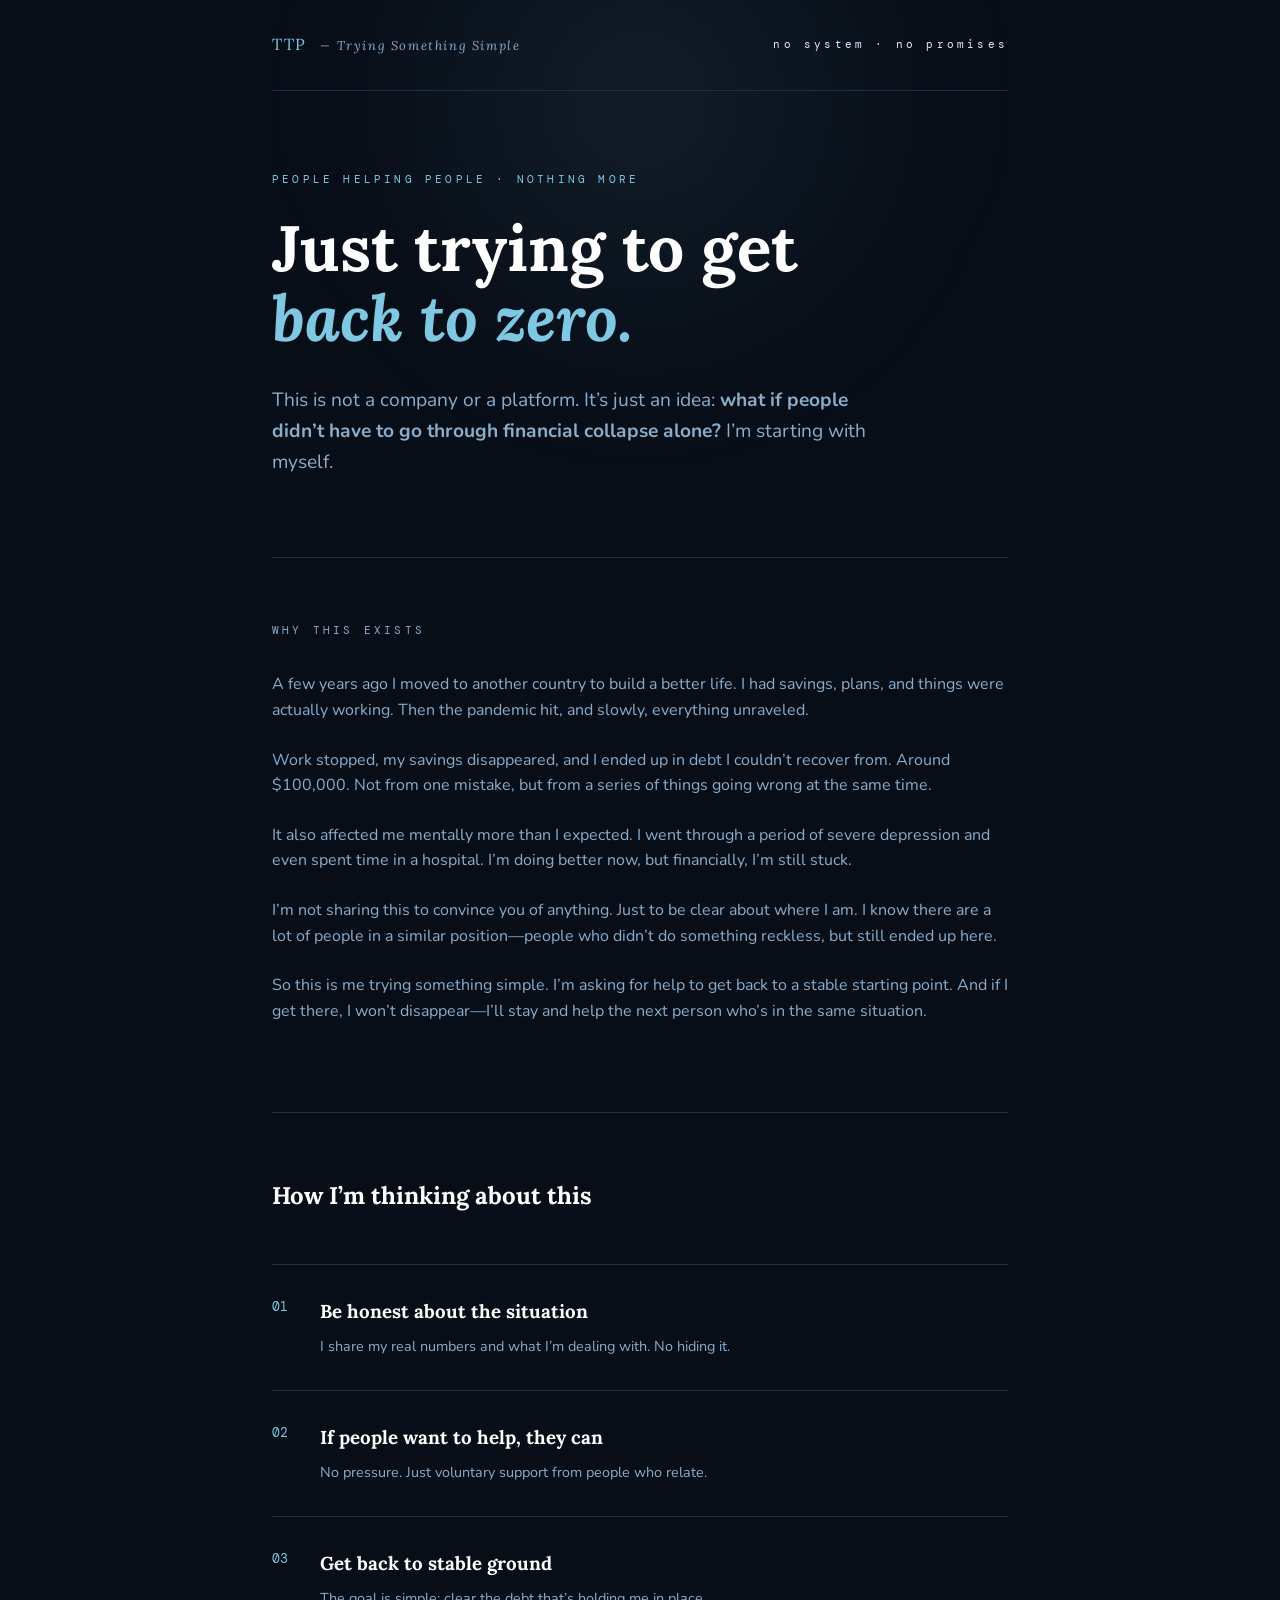
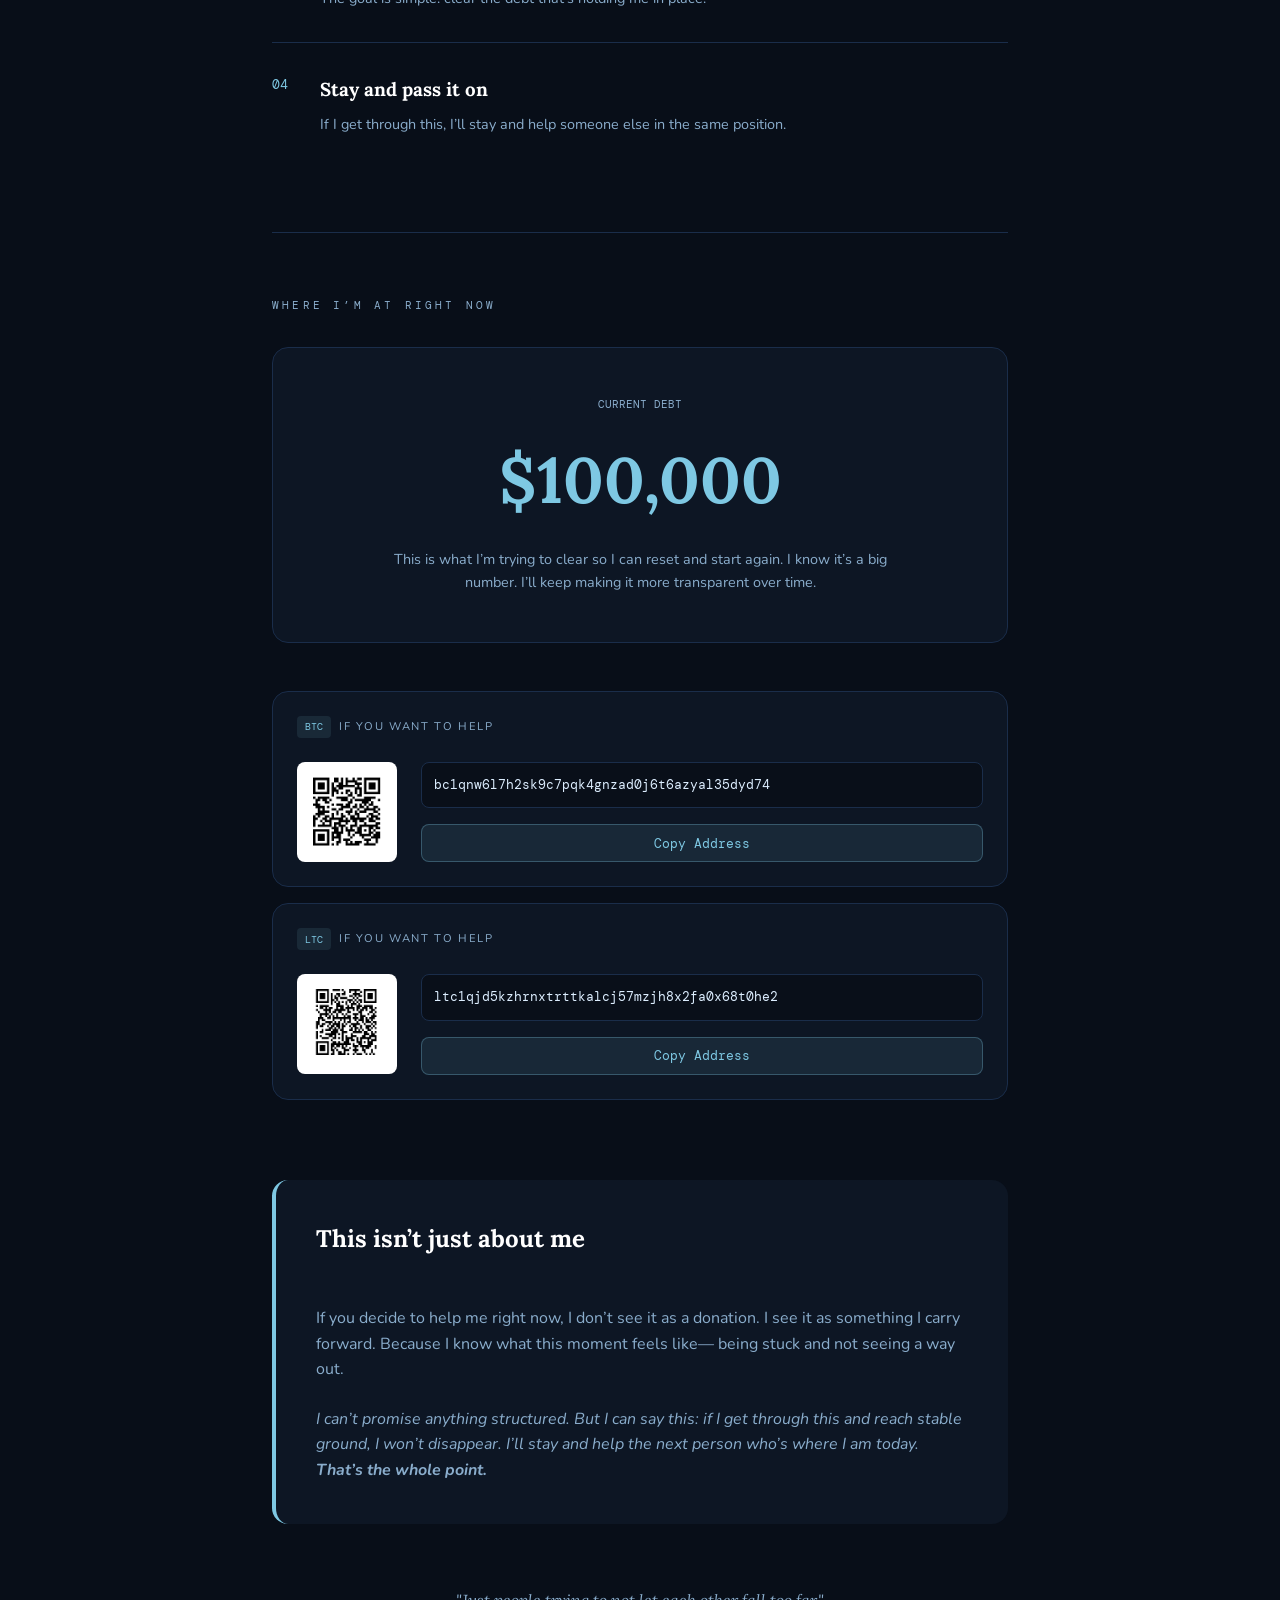
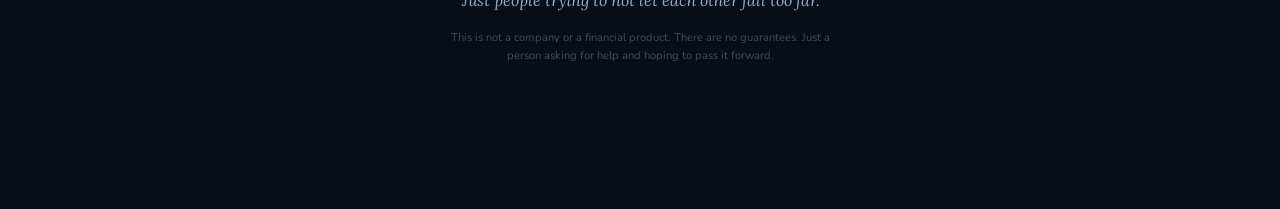
==== index.html @ bd6c50d4 "Update index.html" ====
<!doctypehtml><html lang=en><meta charset=UTF-8><meta content="width=device-width,initial-scale=1"name=viewport><title>TTP — Trying Something Simple</title><link href=style.css rel=stylesheet><link href=https://fonts.googleapis.com rel=preconnect><link href=https://fonts.gstatic.com rel=preconnect crossorigin><link href="https://fonts.googleapis.com/css2?family=DM+Mono&family=Lora:ital,wght@0,400..700;1,400..700&family=Nunito:wght@300;400;600&display=swap"rel=stylesheet><div class=grain></div><div class=glow-orb></div><div class=container><nav><div class=logo>TTP <span>— Trying Something Simple</span></div><div class=nav-mono>no system · no promises</div></nav><section class=hero><div class=eyebrow>people helping people · nothing more</div><h1>Just trying to get<br><span class=italic-text>back to zero.</span></h1><p class=hero-body>This is not a company or a platform. It’s just an idea: <strong>what if people didn’t have to go through financial collapse alone?</strong> I’m starting with myself.</section><section class=story><div class=section-label>Why this exists</div><p>A few years ago I moved to another country to build a better life. I had savings, plans, and things were actually working. Then the pandemic hit, and slowly, everything unraveled.<p>Work stopped, my savings disappeared, and I ended up in debt I couldn’t recover from. Around $100,000. Not from one mistake, but from a series of things going wrong at the same time.<p>It also affected me mentally more than I expected. I went through a period of severe depression and even spent time in a hospital. I’m doing better now, but financially, I’m still stuck.<p>I’m not sharing this to convince you of anything. Just to be clear about where I am. I know there are a lot of people in a similar position—people who didn’t do something reckless, but still ended up here.<p>So this is me trying something simple. I’m asking for help to get back to a stable starting point. And if I get there, I won’t disappear—I’ll stay and help the next person who’s in the same situation.</section><section class=how><h2>How I’m thinking about this</h2><div class=steps-container><div class=step><div class=step-num>01</div><div class=step-content><h3>Be honest about the situation</h3><p>I share my real numbers and what I’m dealing with. No hiding it.</div></div><div class=step><div class=step-num>02</div><div class=step-content><h3>If people want to help, they can</h3><p>No pressure. Just voluntary support from people who relate.</div></div><div class=step><div class=step-num>03</div><div class=step-content><h3>Get back to stable ground</h3><p>The goal is simple: clear the debt that’s holding me in place.</div></div><div class=step><div class=step-num>04</div><div class=step-content><h3>Stay and pass it on</h3><p>If I get through this, I’ll stay and help someone else in the same position.</div></div></div></section><section class=donate><div class="section-label align-center">Where I’m at right now</div><div class=gap-status-container><div class=gap-label>Current debt</div><div class=gap-value>$100,000</div><p class=gap-sub>This is what I’m trying to clear so I can reset and start again. I know it’s a big number. I’ll keep making it more transparent over time.</div><div class=wallet-list><div class=wallet-card><div class=wallet-header><span class="coin-badge btc">BTC</span> <span class=wallet-name>If you want to help</span></div><div class=wallet-body><img alt="BTC QR"class=qr-code src=BTC-QR-01.png><div class=wallet-info><code id=btc-addr>bc1qnw6l7h2sk9c7pqk4gnzad0j6t6azyal35dyd74</code> <button onclick='copyText("btc-addr",this)'>Copy Address</button></div></div></div><div class=wallet-card><div class=wallet-header><span class="coin-badge ltc">LTC</span> <span class=wallet-name>If you want to help</span></div><div class=wallet-body><img alt="LTC QR"class=qr-code src=LTC-QR-01.png><div class=wallet-info><code id=ltc-addr>ltc1qjd5kzhrnxtrttkalcj57mzjh8x2fa0x68t0he2</code> <button onclick='copyText("ltc-addr",this)'>Copy Address</button></div></div></div></div></section><section class=fifo><div class="border-accent fifo-inner"><h2>This isn’t just about me</h2><p>If you decide to help me right now, I don’t see it as a donation. I see it as something I carry forward. Because I know what this moment feels like— being stuck and not seeing a way out.<p class="italic margin-top">I can’t promise anything structured. But I can say this: if I get through this and reach stable ground, I won’t disappear. I’ll stay and help the next person who’s where I am today. <strong>That’s the whole point.</strong></div></section><footer><p class=quote>"Just people trying to not let each other fall too far."<p class=legal>This is not a company or a financial product. There are no guarantees. Just a person asking for help and hoping to pass it forward.</footer></div><script>function copyText(e,t){e=document.getElementById(e).innerText;navigator.clipboard.writeText(e).then(()=>{const e=t.innerText;t.innerText="Copied",t.classList.add("copied"),setTimeout(()=>{t.innerText=e,t.classList.remove("copied")},2e3)})}</script>
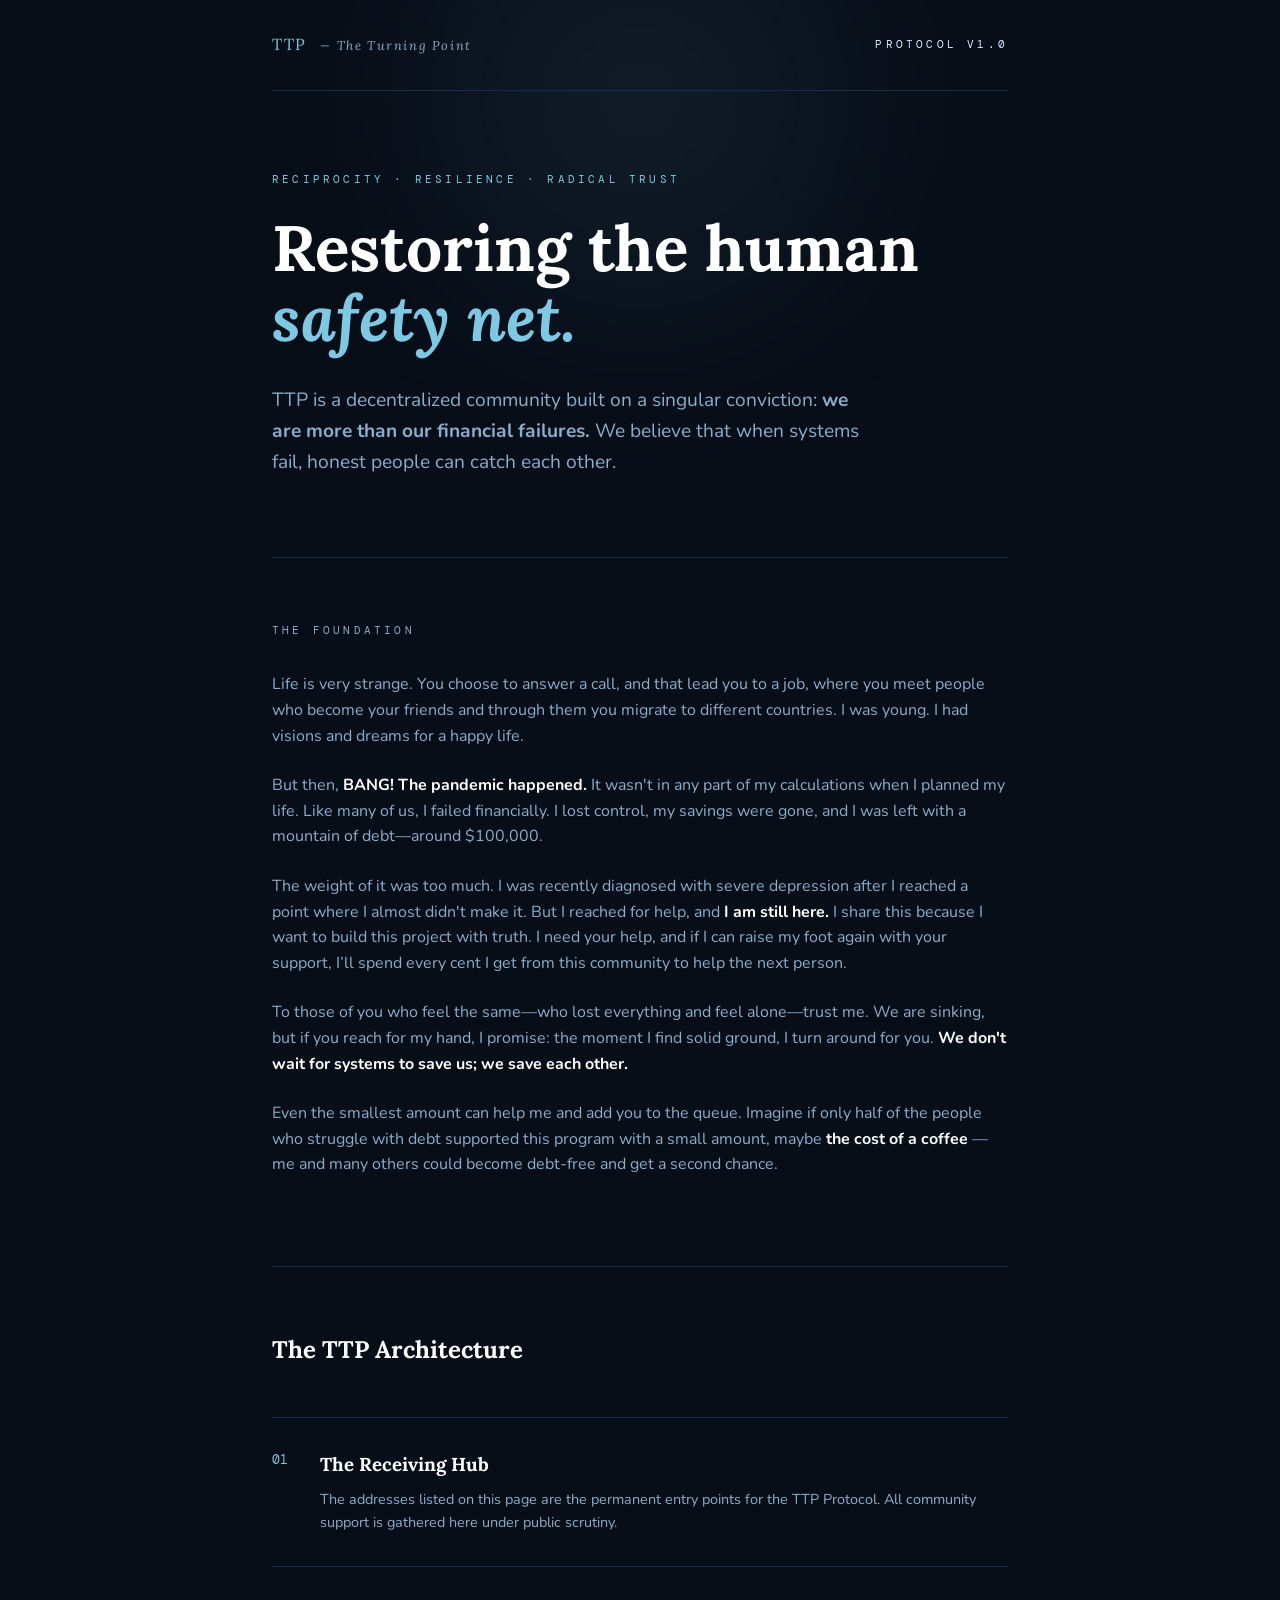
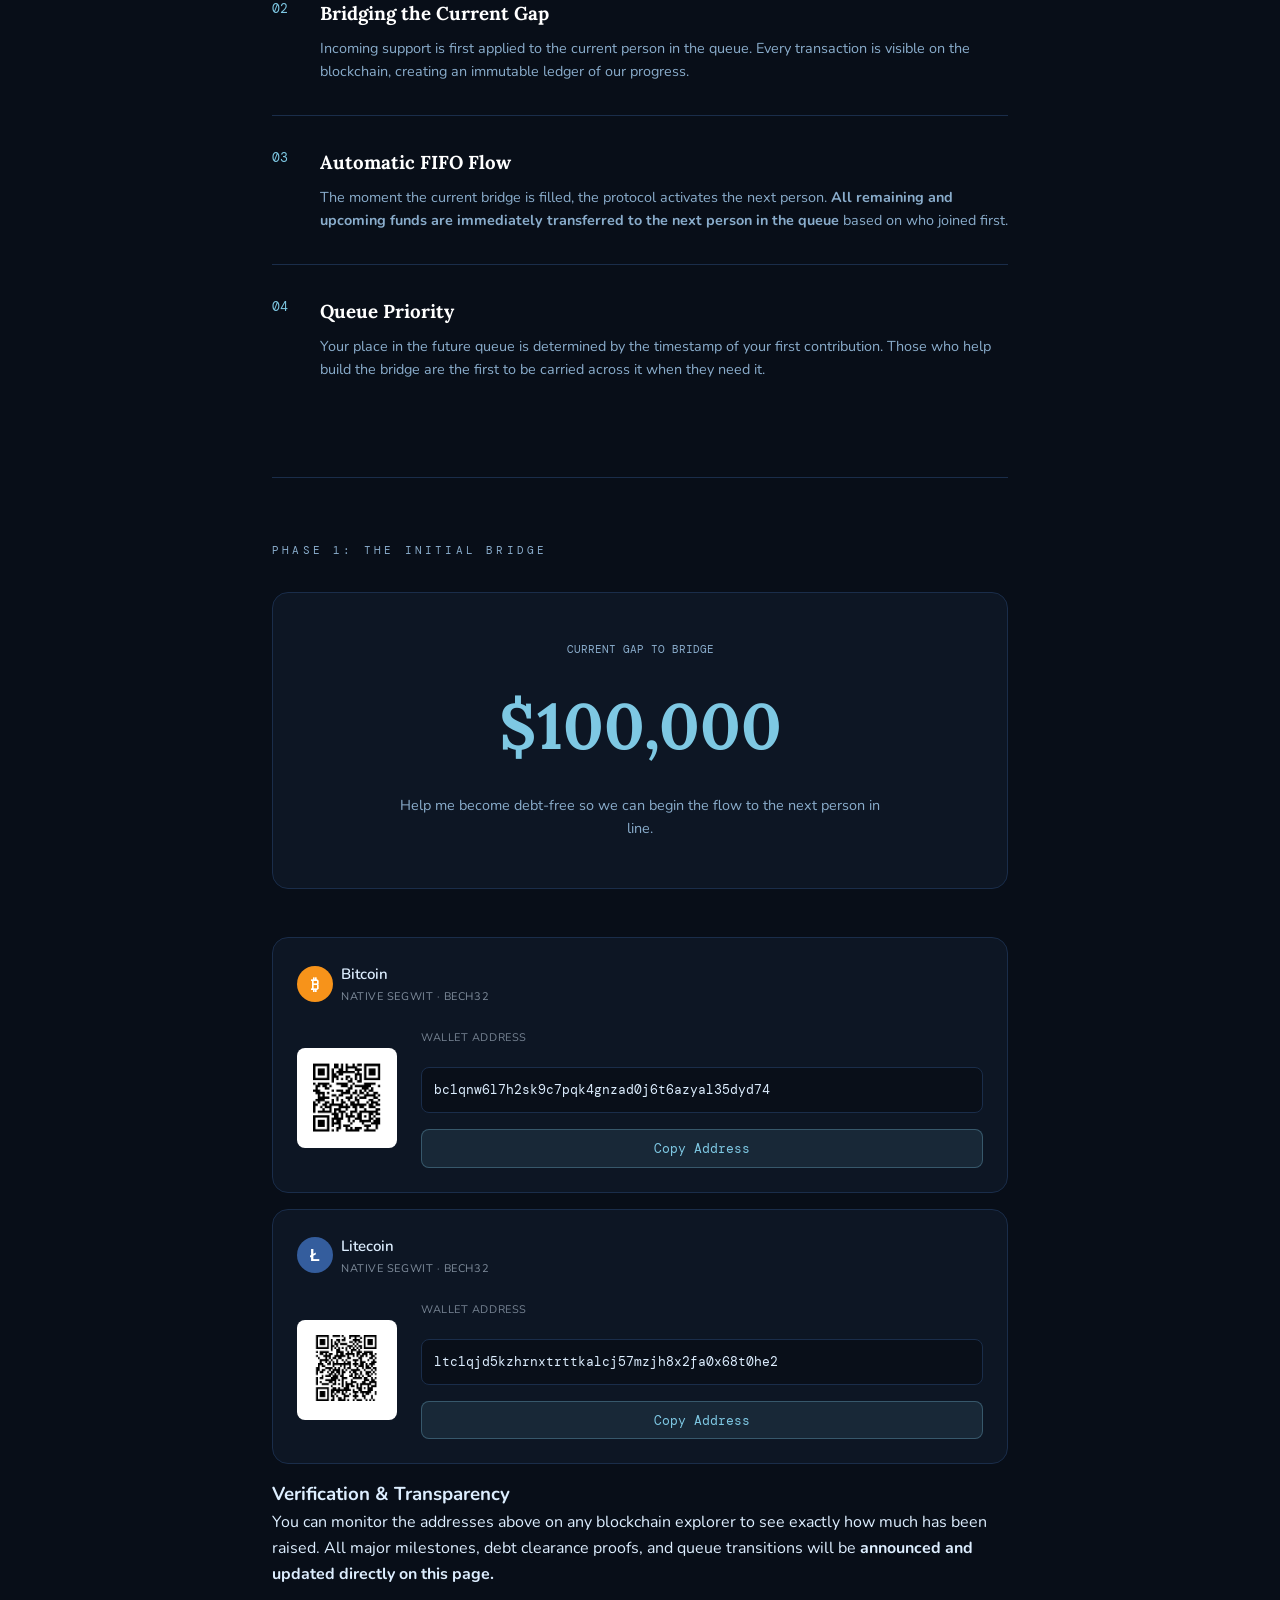
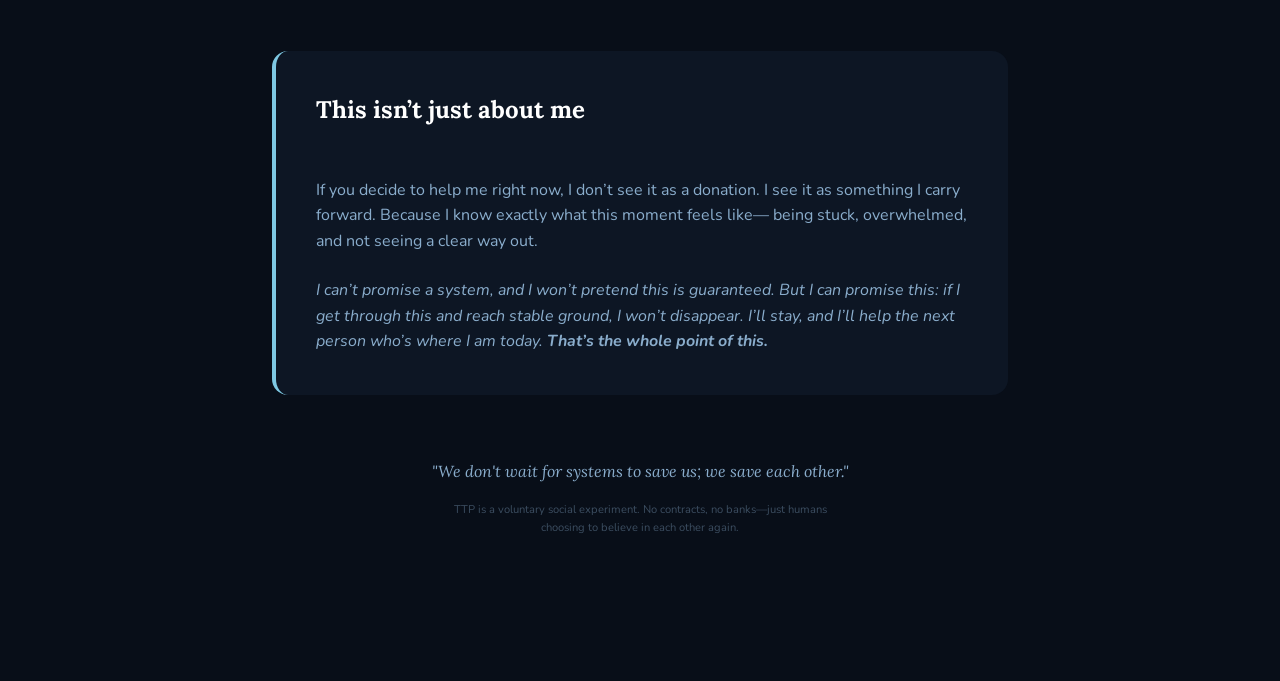
==== commit fcaf0027: "Changes" ====
--- a/index.html
+++ b/index.html
@@ -1 +1,200 @@
-<!doctypehtml><html lang=en><meta charset=UTF-8><meta content="width=device-width,initial-scale=1"name=viewport><title>TTP — Trying Something Simple</title><link href=style.css rel=stylesheet><link href=https://fonts.googleapis.com rel=preconnect><link href=https://fonts.gstatic.com rel=preconnect crossorigin><link href="https://fonts.googleapis.com/css2?family=DM+Mono&family=Lora:ital,wght@0,400..700;1,400..700&family=Nunito:wght@300;400;600&display=swap"rel=stylesheet><div class=grain></div><div class=glow-orb></div><div class=container><nav><div class=logo>TTP <span>— Trying Something Simple</span></div><div class=nav-mono>no system · no promises</div></nav><section class=hero><div class=eyebrow>people helping people · nothing more</div><h1>Just trying to get<br><span class=italic-text>back to zero.</span></h1><p class=hero-body>This is not a company or a platform. It’s just an idea: <strong>what if people didn’t have to go through financial collapse alone?</strong> I’m starting with myself.</section><section class=story><div class=section-label>Why this exists</div><p>A few years ago I moved to another country to build a better life. I had savings, plans, and things were actually working. Then the pandemic hit, and slowly, everything unraveled.<p>Work stopped, my savings disappeared, and I ended up in debt I couldn’t recover from. Around $100,000. Not from one mistake, but from a series of things going wrong at the same time.<p>It also affected me mentally more than I expected. I went through a period of severe depression and even spent time in a hospital. I’m doing better now, but financially, I’m still stuck.<p>I’m not sharing this to convince you of anything. Just to be clear about where I am. I know there are a lot of people in a similar position—people who didn’t do something reckless, but still ended up here.<p>So this is me trying something simple. I’m asking for help to get back to a stable starting point. And if I get there, I won’t disappear—I’ll stay and help the next person who’s in the same situation.</section><section class=how><h2>How I’m thinking about this</h2><div class=steps-container><div class=step><div class=step-num>01</div><div class=step-content><h3>Be honest about the situation</h3><p>I share my real numbers and what I’m dealing with. No hiding it.</div></div><div class=step><div class=step-num>02</div><div class=step-content><h3>If people want to help, they can</h3><p>No pressure. Just voluntary support from people who relate.</div></div><div class=step><div class=step-num>03</div><div class=step-content><h3>Get back to stable ground</h3><p>The goal is simple: clear the debt that’s holding me in place.</div></div><div class=step><div class=step-num>04</div><div class=step-content><h3>Stay and pass it on</h3><p>If I get through this, I’ll stay and help someone else in the same position.</div></div></div></section><section class=donate><div class="section-label align-center">Where I’m at right now</div><div class=gap-status-container><div class=gap-label>Current debt</div><div class=gap-value>$100,000</div><p class=gap-sub>This is what I’m trying to clear so I can reset and start again. I know it’s a big number. I’ll keep making it more transparent over time.</div><div class=wallet-list><div class=wallet-card><div class=wallet-header><span class="coin-badge btc">BTC</span> <span class=wallet-name>If you want to help</span></div><div class=wallet-body><img alt="BTC QR"class=qr-code src=BTC-QR-01.png><div class=wallet-info><code id=btc-addr>bc1qnw6l7h2sk9c7pqk4gnzad0j6t6azyal35dyd74</code> <button onclick='copyText("btc-addr",this)'>Copy Address</button></div></div></div><div class=wallet-card><div class=wallet-header><span class="coin-badge ltc">LTC</span> <span class=wallet-name>If you want to help</span></div><div class=wallet-body><img alt="LTC QR"class=qr-code src=LTC-QR-01.png><div class=wallet-info><code id=ltc-addr>ltc1qjd5kzhrnxtrttkalcj57mzjh8x2fa0x68t0he2</code> <button onclick='copyText("ltc-addr",this)'>Copy Address</button></div></div></div></div></section><section class=fifo><div class="border-accent fifo-inner"><h2>This isn’t just about me</h2><p>If you decide to help me right now, I don’t see it as a donation. I see it as something I carry forward. Because I know what this moment feels like— being stuck and not seeing a way out.<p class="italic margin-top">I can’t promise anything structured. But I can say this: if I get through this and reach stable ground, I won’t disappear. I’ll stay and help the next person who’s where I am today. <strong>That’s the whole point.</strong></div></section><footer><p class=quote>"Just people trying to not let each other fall too far."<p class=legal>This is not a company or a financial product. There are no guarantees. Just a person asking for help and hoping to pass it forward.</footer></div><script>function copyText(e,t){e=document.getElementById(e).innerText;navigator.clipboard.writeText(e).then(()=>{const e=t.innerText;t.innerText="Copied",t.classList.add("copied"),setTimeout(()=>{t.innerText=e,t.classList.remove("copied")},2e3)})}</script>+<!DOCTYPE html>
+<html lang="en">
+<head>
+    <meta charset="UTF-8">
+    <meta name="viewport" content="width=device-width, initial-scale=1.0">
+    <title>TTP — The Turning Point</title>
+    <link rel="stylesheet" href="style.css">
+    <link rel="preconnect" href="https://fonts.googleapis.com">
+    <link rel="preconnect" href="https://fonts.gstatic.com" crossorigin>
+    <link href="https://fonts.googleapis.com/css2?family=DM+Mono&family=Lora:ital,wght@0,400..700;1,400..700&family=Nunito:wght@300;400;600&display=swap" rel="stylesheet">
+</head>
+<body>
+    <div class="grain"></div>
+    <div class="glow-orb"></div>
+
+    <div class="container">
+        <nav>
+            <div class="logo">TTP <span>— The Turning Point</span></div>
+            <div class="nav-mono">PROTOCOL V1.0</div>
+        </nav>
+
+        <section class="hero">
+            <div class="eyebrow">Reciprocity · Resilience · Radical Trust</div>
+            <h1>
+                Restoring the human<br>
+                <span class="italic-text">safety net.</span>
+            </h1>
+            <p class="hero-body">
+                TTP is a decentralized community built on a singular conviction: 
+                <strong>we are more than our financial failures.</strong> We believe that when systems fail, 
+                honest people can catch each other.
+            </p>
+        </section>
+
+        <section class="story">
+            <div class="section-label">The Foundation</div>
+            <p>
+                Life is very strange. You choose to answer a call, and that lead you to a job, where you meet people 
+                who become your friends and through them you migrate to different countries. I was young. 
+                I had visions and dreams for a happy life. 
+            </p>
+            <p>
+                But then, <strong>BANG! The pandemic happened.</strong> It wasn't in any part of my calculations when 
+                I planned my life. Like many of us, I failed financially. I lost control, my savings were gone, 
+                and I was left with a mountain of debt—around $100,000.
+            </p>
+            <p>
+                The weight of it was too much. I was recently diagnosed with severe depression after I reached a point 
+                where I almost didn't make it. But I reached for help, and <strong>I am still here.</strong> 
+                I share this because I want to build this project with truth. I need your help, and if I can raise 
+                my foot again with your support, I’ll spend every cent I get from this community to help the next person.
+            </p>
+            <p>
+                To those of you who feel the same—who lost everything and feel alone—trust me. We are sinking, but if 
+                you reach for my hand, I promise: the moment I find solid ground, I turn around for you. 
+                <strong>We don't wait for systems to save us; we save each other.</strong>
+            </p>
+
+<p>
+    Even the smallest amount can help me and add you to the queue. Imagine if only half of the people who struggle with debt
+    supported this program with a small amount, maybe <strong> the cost of a coffee </strong> — me and many others could become debt-free and get a second chance.
+</p>
+        </section>
+
+        <section class="how">
+            <h2>The TTP Architecture</h2>
+            <div class="steps-container">
+                <div class="step">
+                    <div class="step-num">01</div>
+                    <div class="step-content">
+                        <h3>The Receiving Hub</h3>
+                        <p>The addresses listed on this page are the permanent entry points for the TTP Protocol. All community support is gathered here under public scrutiny.</p>
+                    </div>
+                </div>
+                <div class="step">
+                    <div class="step-num">02</div>
+                    <div class="step-content">
+                        <h3>Bridging the Current Gap</h3>
+                        <p>Incoming support is first applied to the current person in the queue. Every transaction is visible on the blockchain, creating an immutable ledger of our progress.</p>
+                    </div>
+                </div>
+                <div class="step">
+                    <div class="step-num">03</div>
+                    <div class="step-content">
+                        <h3>Automatic FIFO Flow</h3>
+                        <p>The moment the current bridge is filled, the protocol activates the next person. <strong>All remaining and upcoming funds are immediately transferred to the next person in the queue</strong> based on who joined first.</p>
+                    </div>
+                </div>
+                <div class="step">
+                    <div class="step-num">04</div>
+                    <div class="step-content">
+                        <h3>Queue Priority</h3>
+                        <p>Your place in the future queue is determined by the timestamp of your first contribution. Those who help build the bridge are the first to be carried across it when they need it.</p>
+                    </div>
+                </div>
+            </div>
+        </section>
+
+        <section class="donate">
+            <div class="section-label align-center">Phase 1: The Initial Bridge</div>
+
+            <div class="gap-status-container">
+                <div class="gap-label">Current Gap to Bridge</div>
+                <div class="gap-value">$100,000</div>
+                <p class="gap-sub">Help me become debt-free so we can begin the flow to the next person in line.</p>
+            </div>
+
+<div class="wallet-list">
+
+  <div class="wallet-card">
+    <div class="wallet-header">
+      <div class="coin-icon-wrap coin-btc">
+        <svg width="20" height="20" viewBox="0 0 100 100" xmlns="http://www.w3.org/2000/svg">
+          <text y="78" x="50" text-anchor="middle" font-size="80" font-weight="700" fill="white" font-family="serif">₿</text>
+        </svg>
+      </div>
+      <div class="coin-meta">
+        <span class="coin-name">Bitcoin</span>
+        <span class="coin-network">Native SegWit · bech32</span>
+      </div>
+    </div>
+    <div class="wallet-body">
+      <img alt="BTC QR" class="qr-code" src="BTC-QR-01.png">
+      <div class="wallet-info">
+        <span class="addr-label">Wallet address</span>
+        <code id="btc-addr">bc1qnw6l7h2sk9c7pqk4gnzad0j6t6azyal35dyd74</code>
+        <button onclick='copyText("btc-addr", this)'>Copy Address</button>
+      </div>
+    </div>
+  </div>
+
+  <div class="wallet-card">
+    <div class="wallet-header">
+      <div class="coin-icon-wrap coin-ltc">
+        <svg width="20" height="20" viewBox="0 0 100 100" xmlns="http://www.w3.org/2000/svg">
+          <text y="78" x="50" text-anchor="middle" font-size="80" font-weight="700" fill="white" font-family="sans-serif">Ł</text>
+        </svg>
+      </div>
+      <div class="coin-meta">
+        <span class="coin-name">Litecoin</span>
+        <span class="coin-network">Native SegWit · bech32</span>
+      </div>
+    </div>
+    <div class="wallet-body">
+      <img alt="LTC QR" class="qr-code" src="LTC-QR-01.png">
+      <div class="wallet-info">
+        <span class="addr-label">Wallet address</span>
+        <code id="ltc-addr">ltc1qjd5kzhrnxtrttkalcj57mzjh8x2fa0x68t0he2</code>
+        <button onclick='copyText("ltc-addr", this)'>Copy Address</button>
+      </div>
+    </div>
+  </div>
+
+</div>
+
+            <div class="transparency-box">
+                <h3>Verification & Transparency</h3>
+                <p>You can monitor the addresses above on any blockchain explorer to see exactly how much has been raised. All major milestones, debt clearance proofs, and queue transitions will be <strong>announced and updated directly on this page.</strong></p>
+            </div>
+        </section>
+
+        <section class="fifo">
+            <div class="fifo-inner border-accent">
+    <h2>This isn’t just about me</h2>
+                <p>
+                    If you decide to help me right now, I don’t see it as a donation. I see it as
+      something I carry forward. Because I know exactly what this moment feels like—
+      being stuck, overwhelmed, and not seeing a clear way out.
+                </p>
+                <p class="margin-top italic">
+                     I can’t promise a system, and I won’t pretend this is guaranteed. But I can
+      promise this: if I get through this and reach stable ground, I won’t disappear.
+      I’ll stay, and I’ll help the next person who’s where I am today.
+      <strong> That’s the whole point of this.</strong>
+                </p>
+            </div>
+        </section>
+
+        <footer>
+            <p class="quote">"We don't wait for systems to save us; we save each other."</p>
+            <p class="legal">TTP is a voluntary social experiment. No contracts, no banks—just humans choosing to believe in each other again.</p>
+        </footer>
+    </div>
+
+    <script>
+        function copyText(id, btn) {
+            const text = document.getElementById(id).innerText;
+            navigator.clipboard.writeText(text).then(() => {
+                const original = btn.innerText;
+                btn.innerText = "Copied";
+                btn.classList.add('copied');
+                setTimeout(() => {
+                    btn.innerText = original;
+                    btn.classList.remove('copied');
+                }, 2000);
+            });
+        }
+    </script>
+</body>
+</html>
--- a/style.css
+++ b/style.css
@@ -0,0 +1,370 @@
+:root {
+    --bg: #080e18;
+    --surface: #0d1624;
+    --border: #1a2d4a;
+    --text: #ddeeff;
+    --muted: #8aadcc;
+    --accent: #7ec8e3;
+    --white: #ffffff;
+}
+
+* {
+    box-sizing: border-box;
+    margin: 0;
+    padding: 0;
+}
+
+body {
+    background-color: var(--bg);
+    color: var(--text);
+    font-family: 'Nunito', sans-serif;
+    line-height: 1.6;
+    overflow-x: hidden;
+}
+
+.grain {
+    position: fixed;
+    inset: 0;
+    pointer-events: none;
+    opacity: 0.04;
+    z-index: 1;
+    background-image: url('https://grainy-gradients.vercel.app/noise.svg');
+}
+
+.glow-orb {
+    position: fixed;
+    top: -200px;
+    left: 50%;
+    transform: translateX(-50%);
+    width: 600px;
+    height: 600px;
+    background: radial-gradient(circle, rgba(126, 200, 227, 0.1) 0%, transparent 70%);
+    filter: blur(80px);
+    z-index: 0;
+}
+
+.container {
+    position: relative;
+    z-index: 10;
+    max-width: 800px;
+    margin: 0 auto;
+    padding: 0 2rem 5rem;
+}
+
+/* Nav */
+nav {
+    display: flex;
+    justify-content: space-between;
+    align-items: center;
+    padding: 2rem 0;
+    border-bottom: 1px solid var(--border);
+}
+
+.logo {
+    font-family: 'Lora', serif;
+    letter-spacing: 0.1rem;
+    color: var(--accent);
+}
+
+.logo span {
+    font-size: 0.8rem;
+    font-style: italic;
+    color: var(--muted);
+    margin-left: 0.5rem;
+}
+
+.nav-mono {
+    font-family: 'DM Mono', monospace;
+    font-size: 0.7rem;
+    letter-spacing: 0.2rem;
+}
+
+/* Hero */
+.hero {
+    padding: 5rem 0;
+    border-bottom: 1px solid var(--border);
+}
+
+.eyebrow {
+    font-family: 'DM Mono', monospace;
+    font-size: 0.7rem;
+    text-transform: uppercase;
+    letter-spacing: 0.2rem;
+    color: var(--accent);
+    margin-bottom: 1.5rem;
+}
+
+h1 {
+    font-family: 'Lora', serif;
+    font-size: clamp(2.5rem, 8vw, 4rem);
+    line-height: 1.1;
+    margin-bottom: 2rem;
+    color: var(--white);
+}
+
+.italic-text {
+    font-style: italic;
+    color: var(--accent);
+}
+
+.hero-body {
+    font-size: 1.2rem;
+    color: var(--muted);
+    max-width: 600px;
+}
+
+/* Story */
+.story {
+    padding: 4rem 0;
+    border-bottom: 1px solid var(--border);
+}
+
+.section-label {
+    font-family: 'DM Mono', monospace;
+    font-size: 0.7rem;
+    text-transform: uppercase;
+    letter-spacing: 0.2rem;
+    color: var(--muted);
+    margin-bottom: 2rem;
+}
+
+.story p {
+    margin-bottom: 1.5rem;
+    color: var(--muted);
+}
+
+.story strong {
+    color: var(--white);
+}
+
+/* Steps */
+.how {
+    padding: 4rem 0;
+    border-bottom: 1px solid var(--border);
+}
+
+h2 {
+    font-family: 'Lora', serif;
+    margin-bottom: 3rem;
+    color: var(--white);
+}
+
+.step {
+    display: flex;
+    gap: 2rem;
+    padding: 2rem 0;
+    border-top: 1px solid var(--border);
+}
+
+.step-num {
+    font-family: 'DM Mono', monospace;
+    color: var(--accent);
+    font-size: 0.8rem;
+}
+
+.step-content h3 {
+    font-family: 'Lora', serif;
+    margin-bottom: 0.5rem;
+    color: var(--white);
+}
+
+.step-content p {
+    font-size: 0.9rem;
+    color: var(--muted);
+}
+
+/* Donate Section */
+.donate {
+    padding: 4rem 0;
+}
+
+.gap-status-container {
+    background: var(--surface);
+    border: 1px solid var(--border);
+    border-radius: 1rem;
+    padding: 3rem;
+    text-align: center;
+    margin-bottom: 3rem;
+}
+
+.gap-label {
+    font-family: 'DM Mono', monospace;
+    font-size: 0.7rem;
+    text-transform: uppercase;
+    color: var(--muted);
+    margin-bottom: 1rem;
+}
+
+.gap-value {
+    font-family: 'Lora', serif;
+    font-size: 4rem;
+    color: var(--accent);
+    font-weight: bold;
+    margin-bottom: 1rem;
+}
+
+.gap-sub {
+    font-size: 0.9rem;
+    color: var(--muted);
+    max-width: 500px;
+    margin: 0 auto;
+}
+
+.wallet-card {
+    background: var(--surface);
+    border: 1px solid var(--border);
+    border-radius: 1rem;
+    padding: 1.5rem;
+    margin-bottom: 1rem;
+}
+
+.wallet-header {
+    display: flex;
+    align-items: center;
+    gap: 0.5rem;
+    margin-bottom: 1.5rem;
+}
+
+.coin-badge {
+    font-family: 'DM Mono', monospace;
+    font-size: 0.6rem;
+    padding: 0.2rem 0.5rem;
+    border-radius: 4px;
+    background: rgba(126, 200, 227, 0.1);
+    color: var(--accent);
+}
+
+.wallet-name {
+    font-size: 0.7rem;
+    text-transform: uppercase;
+    letter-spacing: 0.1rem;
+    color: var(--muted);
+}
+
+.wallet-body {
+    display: flex;
+    flex-wrap: wrap;
+    gap: 1.5rem;
+    align-items: center;
+}
+
+.qr-code {
+    width: 100px;
+    height: 100px;
+    background: white;
+    padding: 5px;
+    border-radius: 8px;
+}
+
+.wallet-info {
+    flex: 1;
+    display: flex;
+    flex-direction: column;
+    gap: 1rem;
+}
+
+.coin-icon-wrap {
+  width: 36px;
+  height: 36px;
+  border-radius: 50%;
+  display: flex;
+  align-items: center;
+  justify-content: center;
+  flex-shrink: 0;
+}
+.coin-btc { background: #F7931A; }
+.coin-ltc { background: #345D9D; }
+
+.coin-meta {
+  display: flex;
+  flex-direction: column;
+  gap: 2px;
+}
+.coin-name {
+  font-size: 15px;
+  font-weight: 600;
+}
+.coin-network {
+  font-size: 11px;
+  opacity: 0.55;
+  text-transform: uppercase;
+  letter-spacing: 0.05em;
+}
+.addr-label {
+  font-size: 11px;
+  opacity: 0.5;
+  text-transform: uppercase;
+  letter-spacing: 0.05em;
+  display: block;
+  margin-bottom: 4px;
+}
+
+code {
+    font-family: 'DM Mono', monospace;
+    font-size: 0.8rem;
+    background: rgba(0,0,0,0.3);
+    padding: 0.75rem;
+    border-radius: 0.5rem;
+    word-break: break-all;
+    border: 1px solid var(--border);
+}
+
+button {
+    background: rgba(126, 200, 227, 0.1);
+    border: 1px solid rgba(126, 200, 227, 0.3);
+    color: var(--accent);
+    padding: 0.6rem 1.2rem;
+    border-radius: 0.5rem;
+    cursor: pointer;
+    font-family: 'DM Mono', monospace;
+    font-size: 0.8rem;
+    transition: 0.3s;
+}
+
+button:hover {
+    background: rgba(126, 200, 227, 0.2);
+}
+
+button.copied {
+    border-color: #4ade80;
+    color: #4ade80;
+}
+
+/* FIFO Box */
+.fifo-inner {
+    background: var(--surface);
+    padding: 2.5rem;
+    border-radius: 1rem;
+    border-left: 4px solid var(--accent);
+}
+
+.fifo-inner p {
+    color: var(--muted);
+}
+
+.margin-top { margin-top: 1.5rem; }
+.italic { font-style: italic; }
+
+footer {
+    text-align: center;
+    padding: 4rem 0;
+}
+
+.quote {
+    font-family: 'Lora', serif;
+    font-style: italic;
+    color: var(--muted);
+    margin-bottom: 1rem;
+}
+
+.legal {
+    font-size: 0.7rem;
+    color: rgba(138, 173, 204, 0.4);
+    max-width: 400px;
+    margin: 0 auto;
+}
+
+@media (max-width: 600px) {
+    .gap-value { font-size: 2.5rem; }
+    .wallet-body { flex-direction: column; align-items: flex-start; }
+}
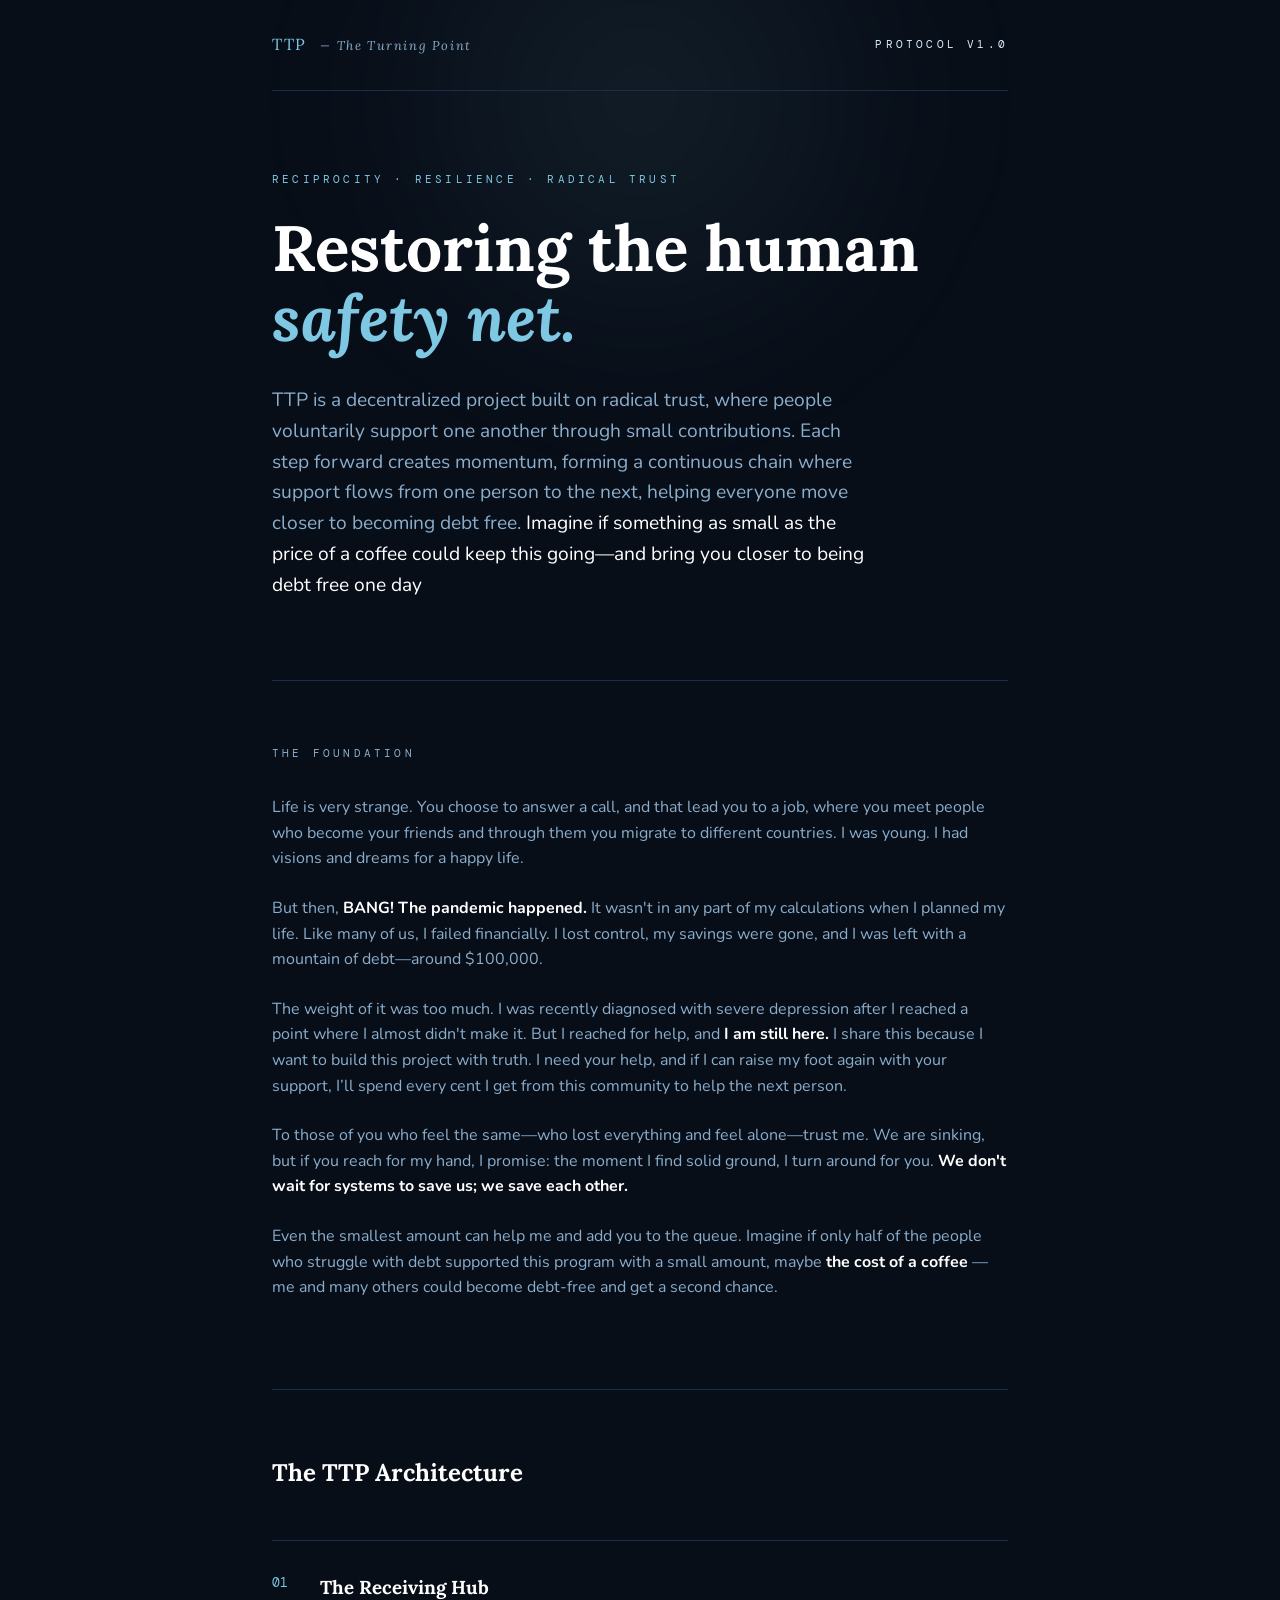
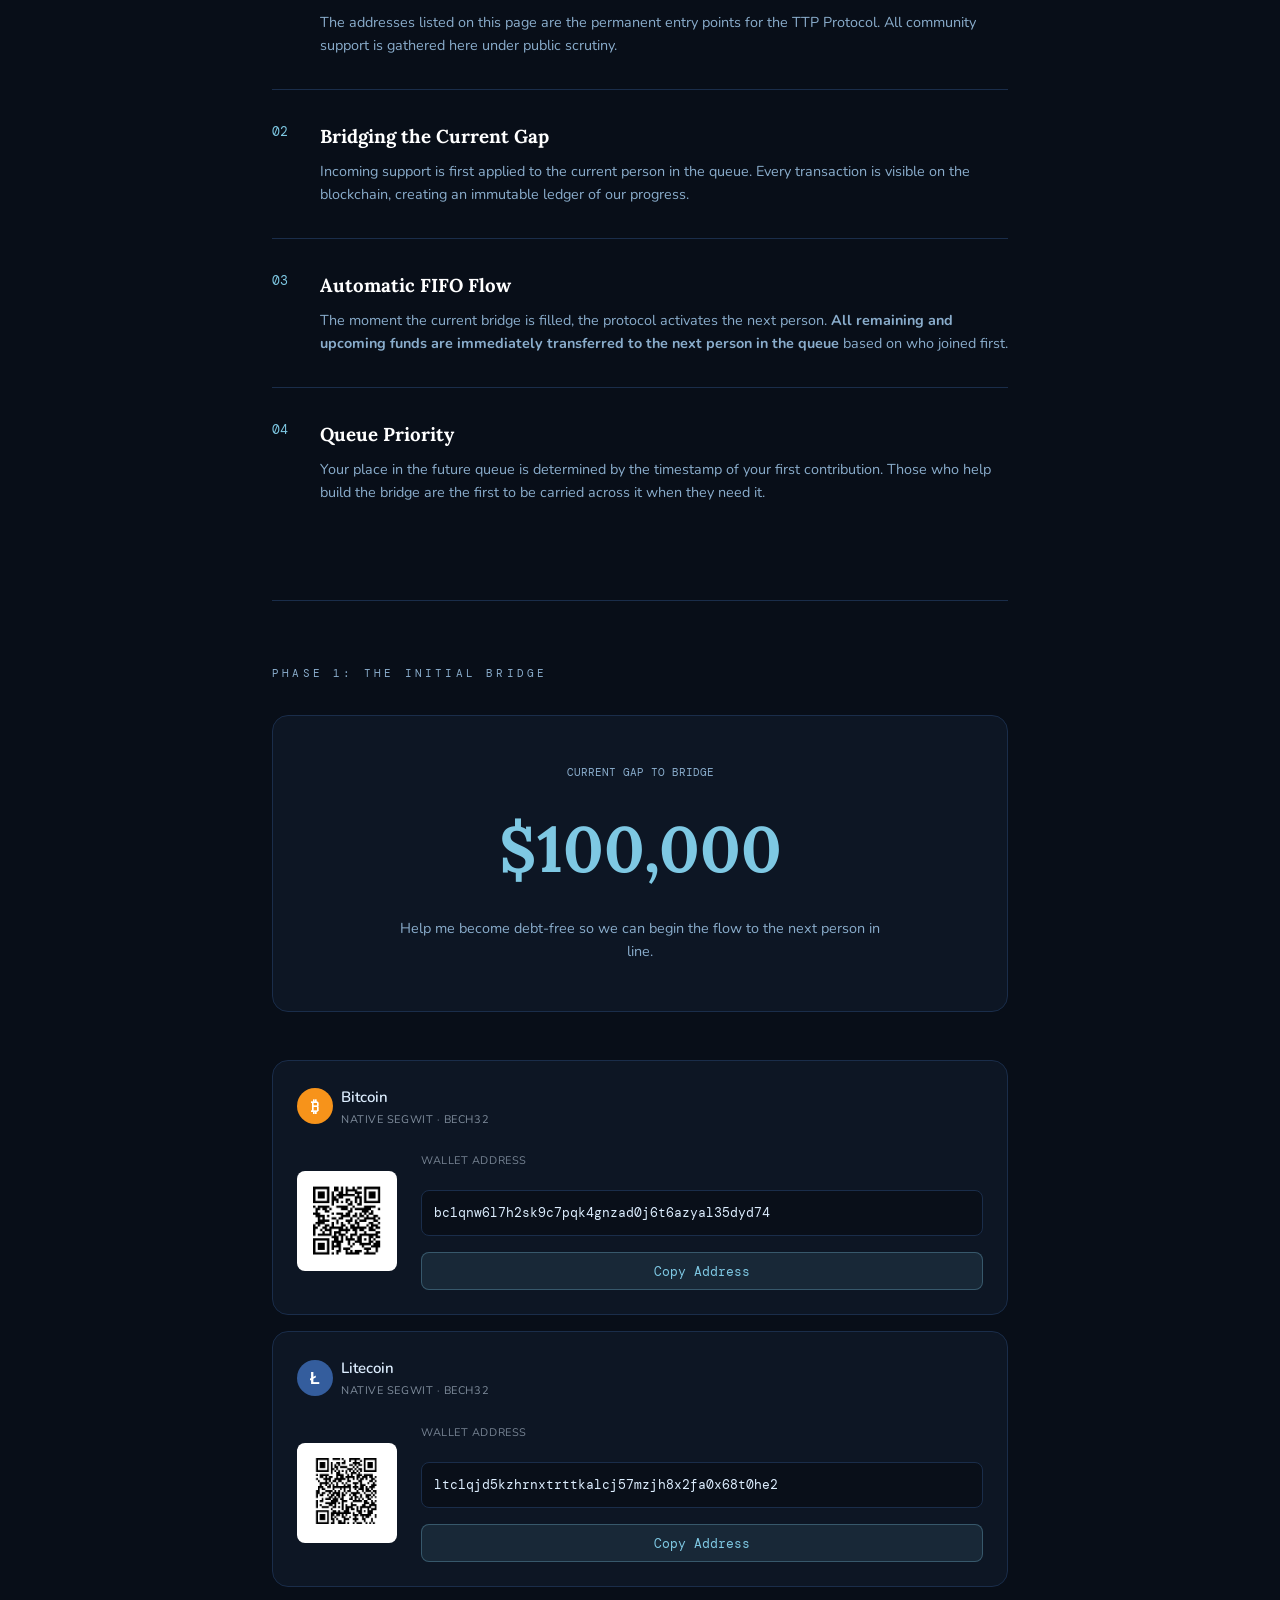
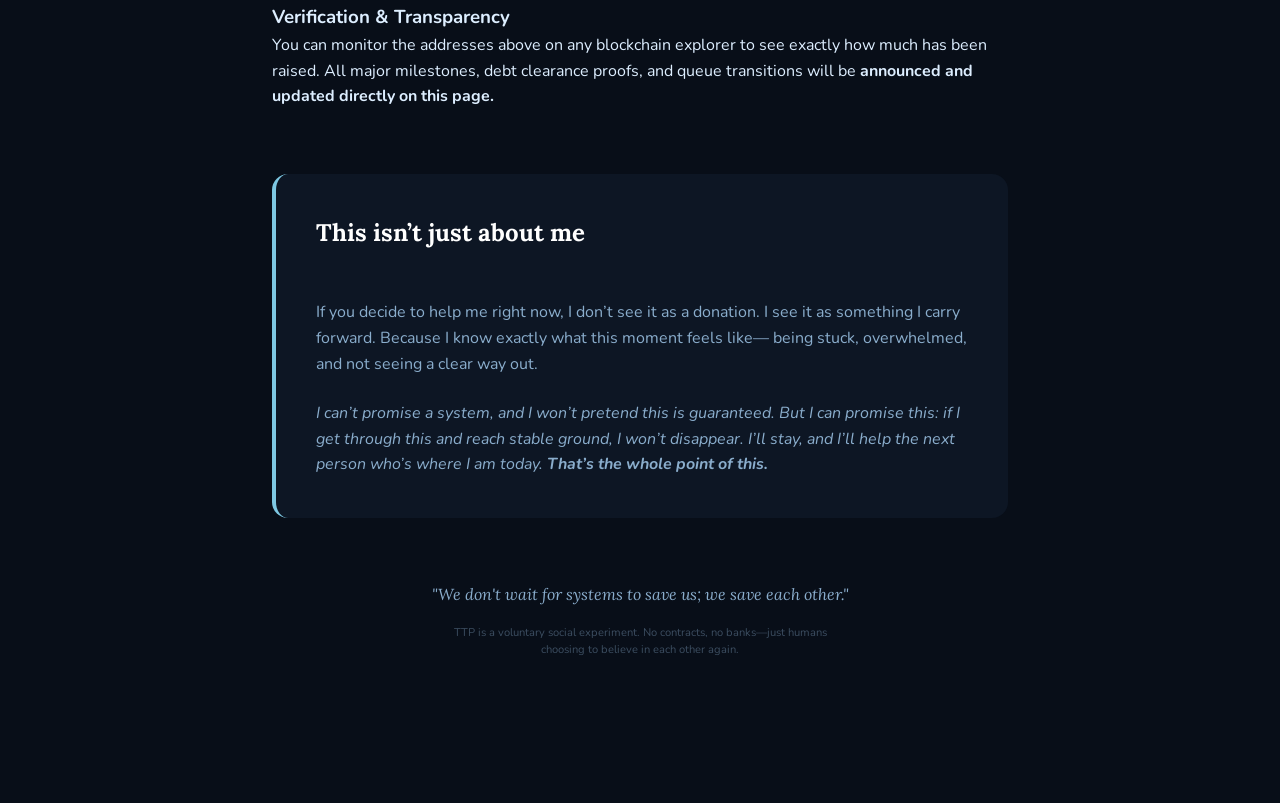
==== commit 73fb497f: "update wordings" ====
--- a/index.html
+++ b/index.html
@@ -26,9 +26,7 @@
                 <span class="italic-text">safety net.</span>
             </h1>
             <p class="hero-body">
-                TTP is a decentralized community built on a singular conviction: 
-                <strong>we are more than our financial failures.</strong> We believe that when systems fail, 
-                honest people can catch each other.
+                TTP is a decentralized project built on radical trust, where people voluntarily support one another through small contributions. Each step forward creates momentum, forming a continuous chain where support flows from one person to the next, helping everyone move closer to becoming debt free. <span class="text-in-white">Imagine if something as small as the price of a coffee could keep this going—and bring you closer to being debt free one day</span>
             </p>
         </section>
 
--- a/style.css
+++ b/style.css
@@ -299,6 +299,10 @@
   margin-bottom: 4px;
 }
 
+.text-in-white {
+    color: white;
+}
+
 code {
     font-family: 'DM Mono', monospace;
     font-size: 0.8rem;
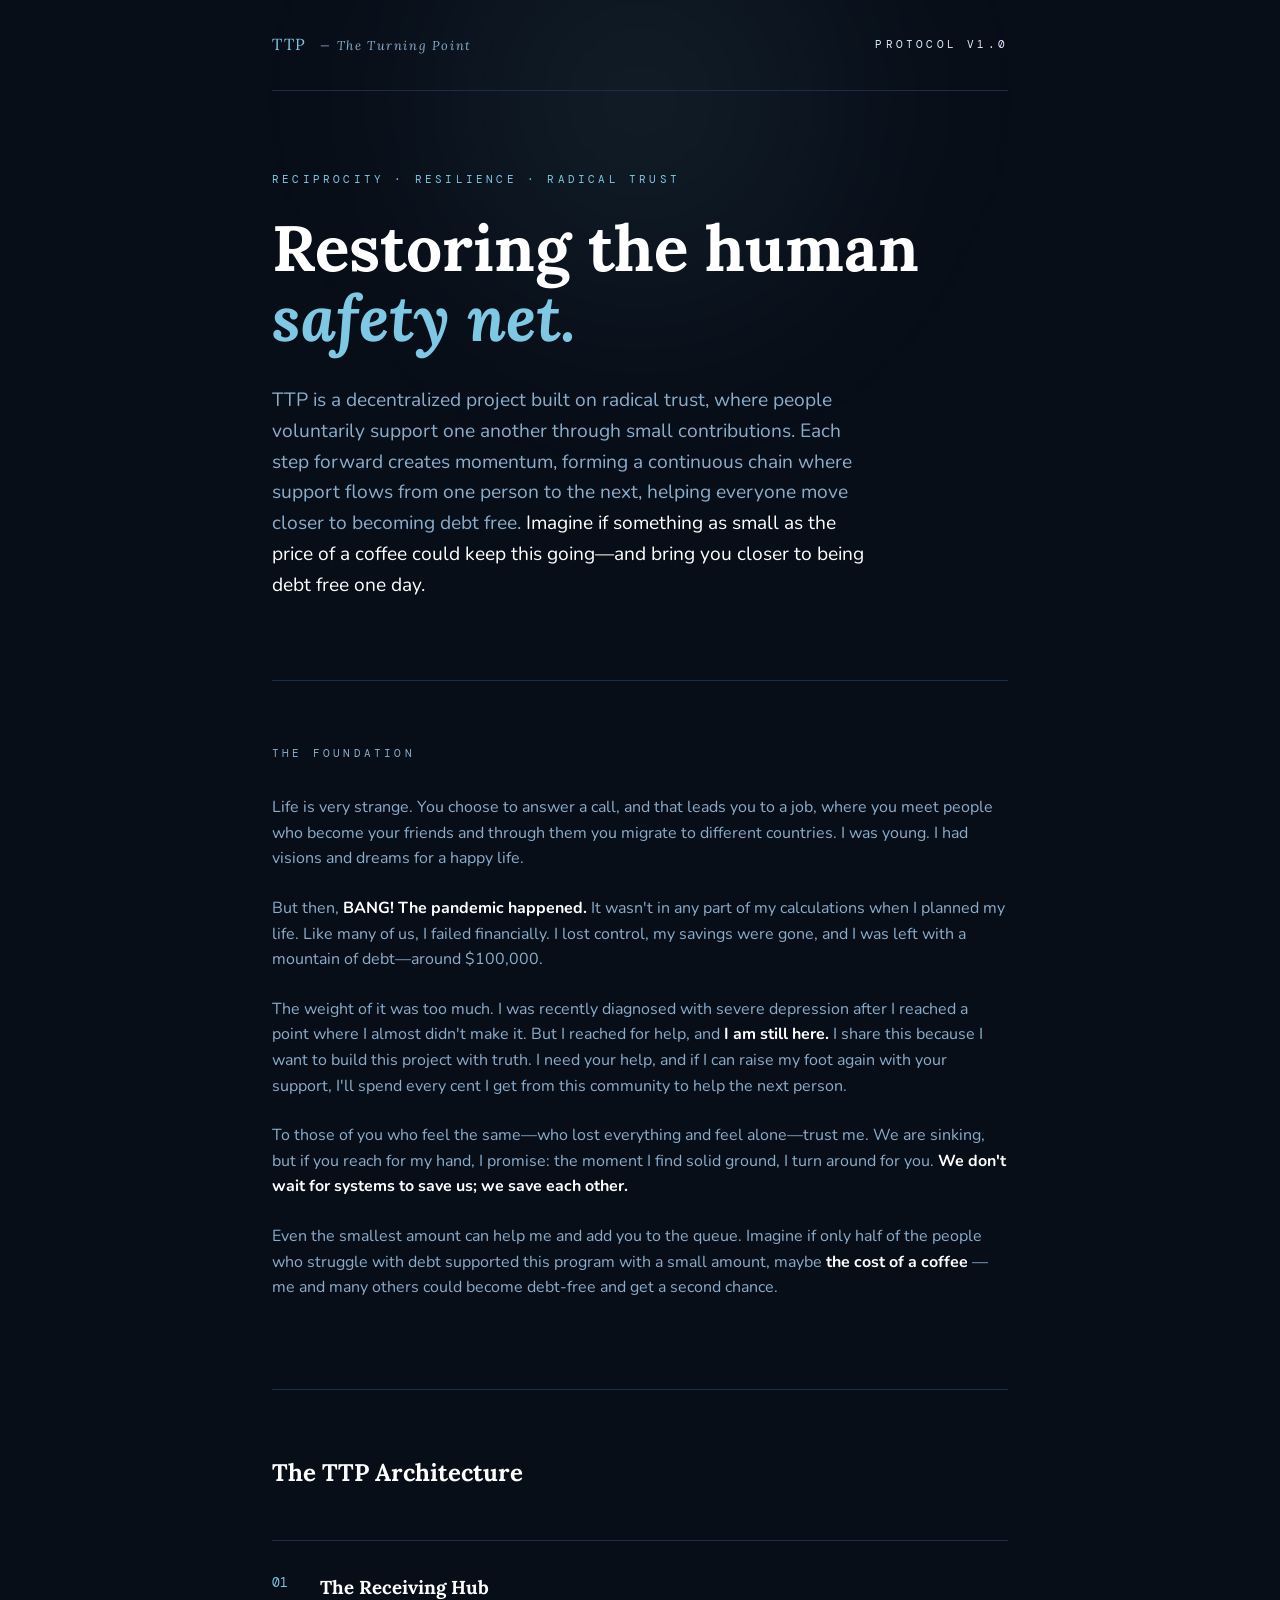
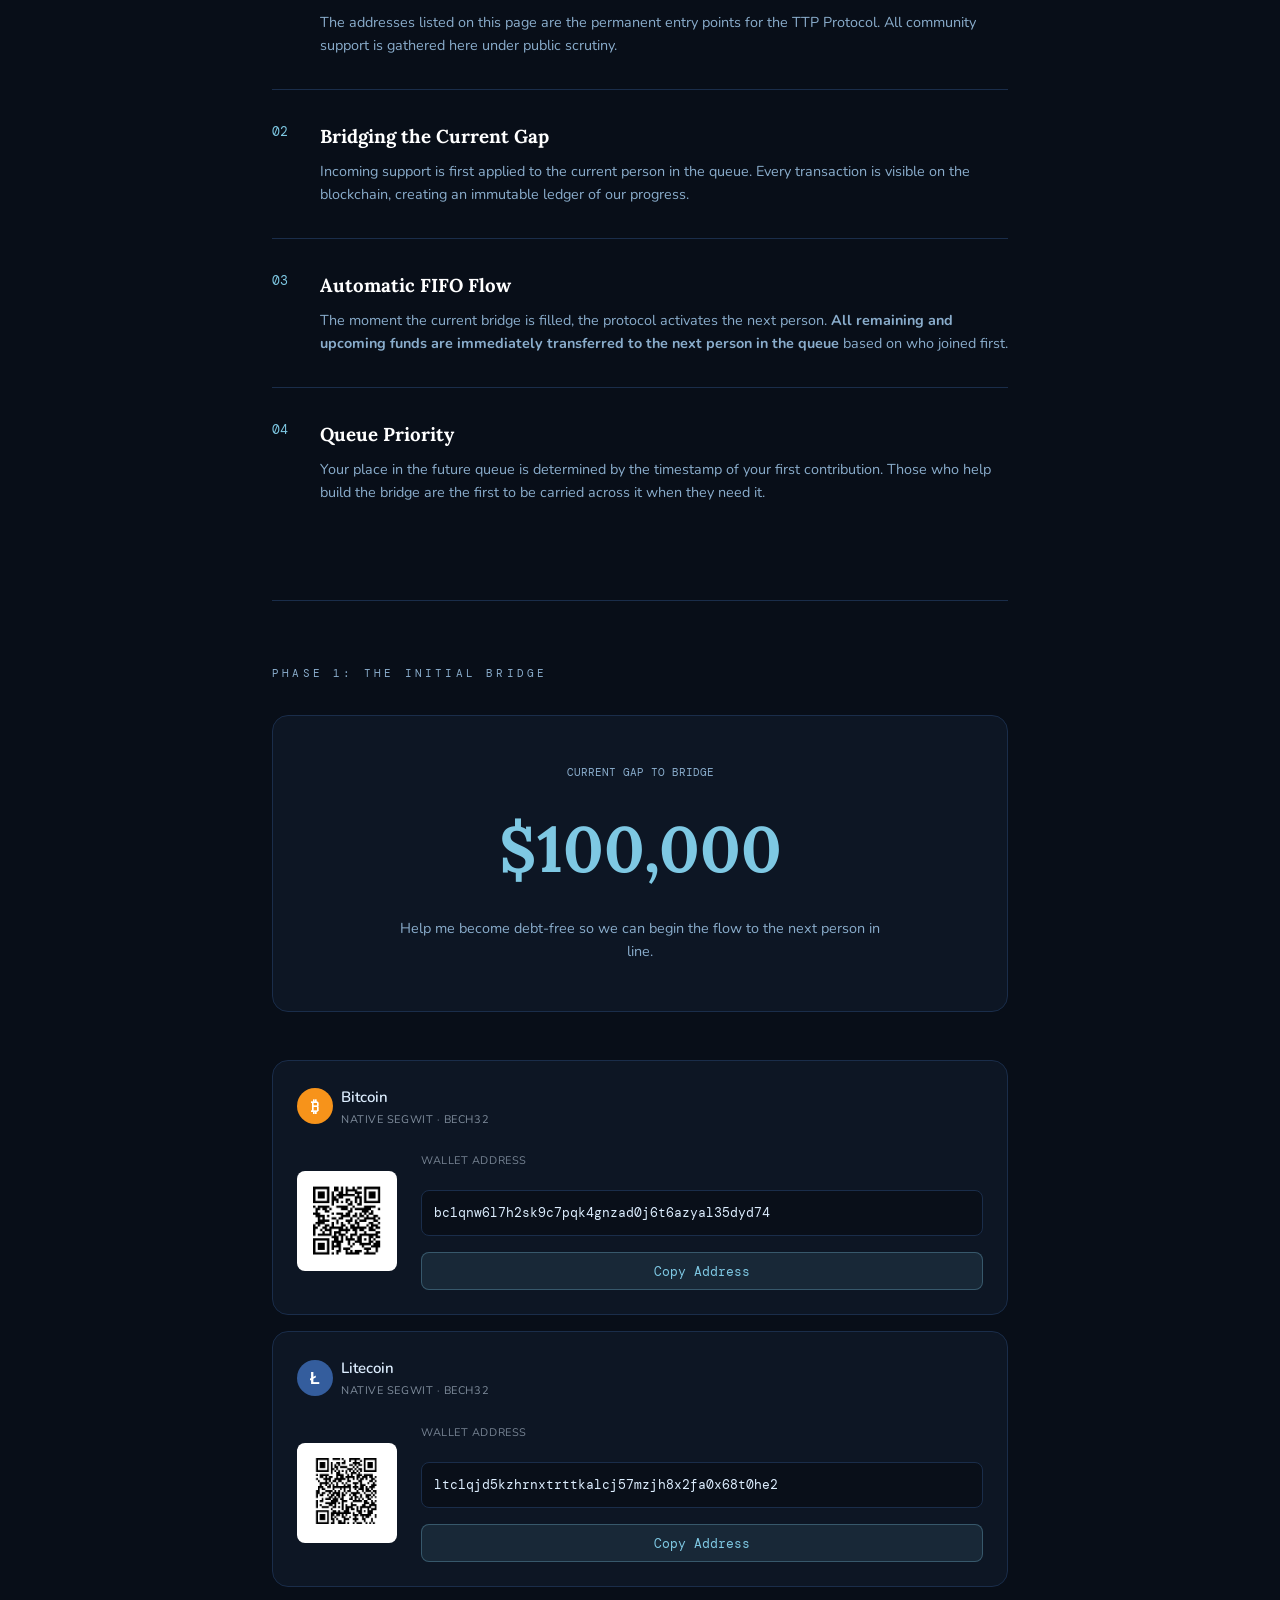
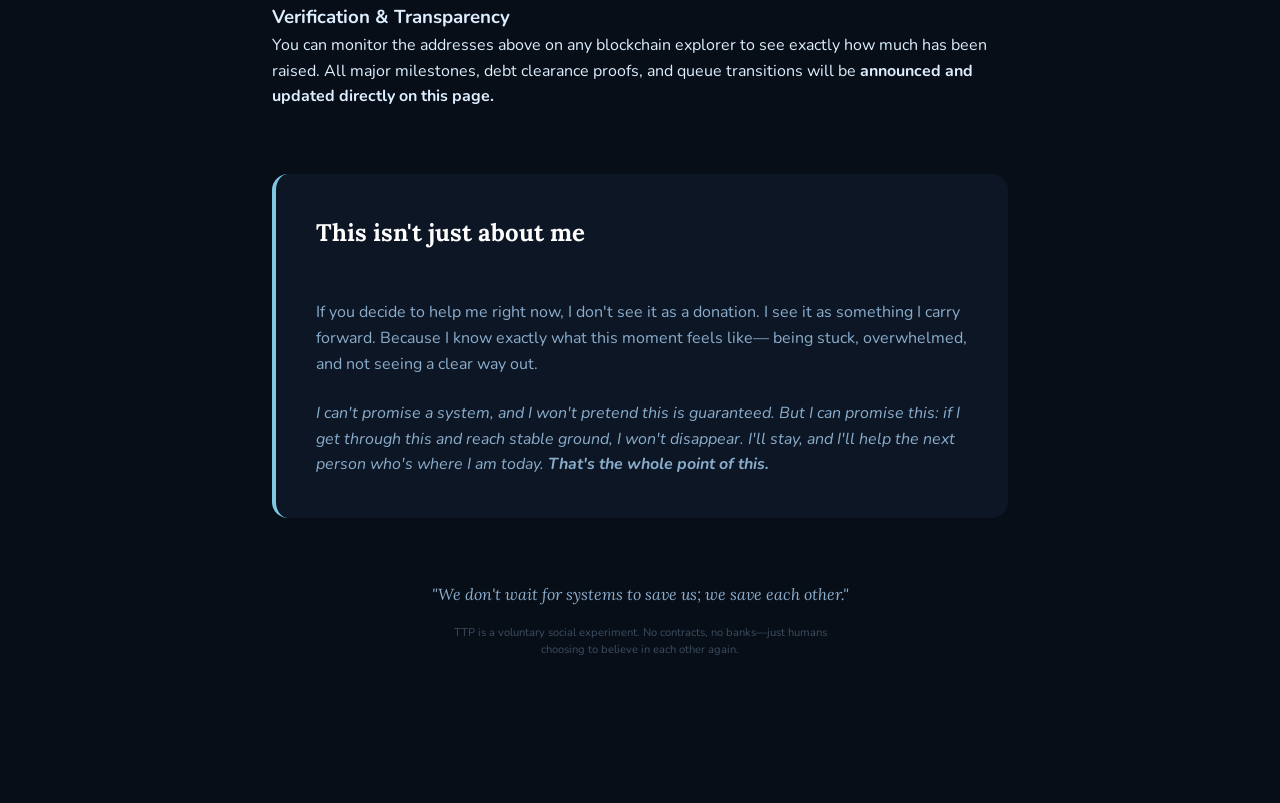
==== commit f4e6d39d: "SEO updates" ====
--- a/index.html
+++ b/index.html
@@ -3,7 +3,67 @@
 <head>
     <meta charset="UTF-8">
     <meta name="viewport" content="width=device-width, initial-scale=1.0">
-    <title>TTP — The Turning Point</title>
+
+    <!-- Primary Meta -->
+    <title>TTP — The Turning Point | Debt Relief Community & Pay-It-Forward Network</title>
+    <meta name="description" content="TTP is a voluntary, pay-it-forward community helping people escape crippling debt through small contributions. Join the chain — help someone today, get helped tomorrow.">
+    <meta name="keywords" content="debt relief, pay it forward, community support, financial recovery, mutual aid, debt free, crypto donations, bitcoin donation, litecoin donation">
+    <meta name="author" content="TTP — The Turning Point">
+    <meta name="robots" content="index, follow">
+    <link rel="canonical" href="https://www.theturningpoint.community/">
+
+    <!-- Open Graph (Facebook, LinkedIn, Discord previews) -->
+    <meta property="og:type" content="website">
+    <meta property="og:url" content="https://www.theturningpoint.community/">
+    <meta property="og:title" content="TTP — The Turning Point | Debt Relief, Pay-It-Forward">
+    <meta property="og:description" content="A decentralized community where people help each other escape debt. One contribution at a time, one life at a time. Join the chain.">
+    <meta property="og:image" content="https://www.theturningpoint.community/og-image.png">
+    <meta property="og:image:width" content="1200">
+    <meta property="og:image:height" content="630">
+    <meta property="og:site_name" content="TTP — The Turning Point">
+    <meta property="og:locale" content="en_US">
+
+    <!-- Twitter Card -->
+    <meta name="twitter:card" content="summary_large_image">
+    <meta name="twitter:url" content="https://www.theturningpoint.community/">
+    <meta name="twitter:title" content="TTP — The Turning Point | Debt Relief, Pay-It-Forward">
+    <meta name="twitter:description" content="A decentralized community where people help each other escape debt. One contribution at a time, one life at a time.">
+    <meta name="twitter:image" content="https://www.theturningpoint.community/og-image.png">
+
+    <!-- Structured Data: Organization -->
+    <script type="application/ld+json">
+    {
+      "@context": "https://schema.org",
+      "@type": "Organization",
+      "name": "TTP — The Turning Point",
+      "url": "https://www.theturningpoint.community/",
+      "description": "A voluntary, pay-it-forward community helping people escape debt through small contributions and mutual aid.",
+      "foundingDate": "2024",
+      "sameAs": []
+    }
+    </script>
+
+    <!-- Structured Data: WebPage -->
+    <script type="application/ld+json">
+    {
+      "@context": "https://schema.org",
+      "@type": "WebPage",
+      "name": "TTP — The Turning Point",
+      "description": "Join TTP, a decentralized debt-relief community built on radical trust and pay-it-forward principles. Help someone escape debt today.",
+      "url": "https://www.theturningpoint.community/",
+      "inLanguage": "en-US",
+      "isPartOf": {
+        "@type": "WebSite",
+        "name": "TTP — The Turning Point",
+        "url": "https://www.theturningpoint.community/"
+      }
+    }
+    </script>
+
+    <!-- Favicon (add your actual favicon files) -->
+    <link rel="icon" type="image/png" href="/favicon.png">
+    <link rel="apple-touch-icon" href="/apple-touch-icon.png">
+
     <link rel="stylesheet" href="style.css">
     <link rel="preconnect" href="https://fonts.googleapis.com">
     <link rel="preconnect" href="https://fonts.gstatic.com" crossorigin>
@@ -14,171 +74,188 @@
     <div class="glow-orb"></div>
 
     <div class="container">
-        <nav>
+        <nav aria-label="Main navigation">
             <div class="logo">TTP <span>— The Turning Point</span></div>
             <div class="nav-mono">PROTOCOL V1.0</div>
         </nav>
 
-        <section class="hero">
-            <div class="eyebrow">Reciprocity · Resilience · Radical Trust</div>
-            <h1>
-                Restoring the human<br>
-                <span class="italic-text">safety net.</span>
-            </h1>
-            <p class="hero-body">
-                TTP is a decentralized project built on radical trust, where people voluntarily support one another through small contributions. Each step forward creates momentum, forming a continuous chain where support flows from one person to the next, helping everyone move closer to becoming debt free. <span class="text-in-white">Imagine if something as small as the price of a coffee could keep this going—and bring you closer to being debt free one day</span>
-            </p>
-        </section>
-
-        <section class="story">
-            <div class="section-label">The Foundation</div>
-            <p>
-                Life is very strange. You choose to answer a call, and that lead you to a job, where you meet people 
-                who become your friends and through them you migrate to different countries. I was young. 
-                I had visions and dreams for a happy life. 
-            </p>
-            <p>
-                But then, <strong>BANG! The pandemic happened.</strong> It wasn't in any part of my calculations when 
-                I planned my life. Like many of us, I failed financially. I lost control, my savings were gone, 
-                and I was left with a mountain of debt—around $100,000.
-            </p>
-            <p>
-                The weight of it was too much. I was recently diagnosed with severe depression after I reached a point 
-                where I almost didn't make it. But I reached for help, and <strong>I am still here.</strong> 
-                I share this because I want to build this project with truth. I need your help, and if I can raise 
-                my foot again with your support, I’ll spend every cent I get from this community to help the next person.
-            </p>
-            <p>
-                To those of you who feel the same—who lost everything and feel alone—trust me. We are sinking, but if 
-                you reach for my hand, I promise: the moment I find solid ground, I turn around for you. 
-                <strong>We don't wait for systems to save us; we save each other.</strong>
-            </p>
-
-<p>
-    Even the smallest amount can help me and add you to the queue. Imagine if only half of the people who struggle with debt
-    supported this program with a small amount, maybe <strong> the cost of a coffee </strong> — me and many others could become debt-free and get a second chance.
-</p>
-        </section>
-
-        <section class="how">
-            <h2>The TTP Architecture</h2>
-            <div class="steps-container">
-                <div class="step">
-                    <div class="step-num">01</div>
-                    <div class="step-content">
-                        <h3>The Receiving Hub</h3>
-                        <p>The addresses listed on this page are the permanent entry points for the TTP Protocol. All community support is gathered here under public scrutiny.</p>
-                    </div>
-                </div>
-                <div class="step">
-                    <div class="step-num">02</div>
-                    <div class="step-content">
-                        <h3>Bridging the Current Gap</h3>
-                        <p>Incoming support is first applied to the current person in the queue. Every transaction is visible on the blockchain, creating an immutable ledger of our progress.</p>
-                    </div>
-                </div>
-                <div class="step">
-                    <div class="step-num">03</div>
-                    <div class="step-content">
-                        <h3>Automatic FIFO Flow</h3>
-                        <p>The moment the current bridge is filled, the protocol activates the next person. <strong>All remaining and upcoming funds are immediately transferred to the next person in the queue</strong> based on who joined first.</p>
-                    </div>
-                </div>
-                <div class="step">
-                    <div class="step-num">04</div>
-                    <div class="step-content">
-                        <h3>Queue Priority</h3>
-                        <p>Your place in the future queue is determined by the timestamp of your first contribution. Those who help build the bridge are the first to be carried across it when they need it.</p>
-                    </div>
-                </div>
-            </div>
-        </section>
-
-        <section class="donate">
-            <div class="section-label align-center">Phase 1: The Initial Bridge</div>
-
-            <div class="gap-status-container">
-                <div class="gap-label">Current Gap to Bridge</div>
-                <div class="gap-value">$100,000</div>
-                <p class="gap-sub">Help me become debt-free so we can begin the flow to the next person in line.</p>
-            </div>
-
-<div class="wallet-list">
-
-  <div class="wallet-card">
-    <div class="wallet-header">
-      <div class="coin-icon-wrap coin-btc">
-        <svg width="20" height="20" viewBox="0 0 100 100" xmlns="http://www.w3.org/2000/svg">
-          <text y="78" x="50" text-anchor="middle" font-size="80" font-weight="700" fill="white" font-family="serif">₿</text>
-        </svg>
-      </div>
-      <div class="coin-meta">
-        <span class="coin-name">Bitcoin</span>
-        <span class="coin-network">Native SegWit · bech32</span>
-      </div>
-    </div>
-    <div class="wallet-body">
-      <img alt="BTC QR" class="qr-code" src="BTC-QR-01.png">
-      <div class="wallet-info">
-        <span class="addr-label">Wallet address</span>
-        <code id="btc-addr">bc1qnw6l7h2sk9c7pqk4gnzad0j6t6azyal35dyd74</code>
-        <button onclick='copyText("btc-addr", this)'>Copy Address</button>
-      </div>
-    </div>
-  </div>
-
-  <div class="wallet-card">
-    <div class="wallet-header">
-      <div class="coin-icon-wrap coin-ltc">
-        <svg width="20" height="20" viewBox="0 0 100 100" xmlns="http://www.w3.org/2000/svg">
-          <text y="78" x="50" text-anchor="middle" font-size="80" font-weight="700" fill="white" font-family="sans-serif">Ł</text>
-        </svg>
-      </div>
-      <div class="coin-meta">
-        <span class="coin-name">Litecoin</span>
-        <span class="coin-network">Native SegWit · bech32</span>
-      </div>
-    </div>
-    <div class="wallet-body">
-      <img alt="LTC QR" class="qr-code" src="LTC-QR-01.png">
-      <div class="wallet-info">
-        <span class="addr-label">Wallet address</span>
-        <code id="ltc-addr">ltc1qjd5kzhrnxtrttkalcj57mzjh8x2fa0x68t0he2</code>
-        <button onclick='copyText("ltc-addr", this)'>Copy Address</button>
-      </div>
-    </div>
-  </div>
-
-</div>
-
-            <div class="transparency-box">
-                <h3>Verification & Transparency</h3>
-                <p>You can monitor the addresses above on any blockchain explorer to see exactly how much has been raised. All major milestones, debt clearance proofs, and queue transitions will be <strong>announced and updated directly on this page.</strong></p>
-            </div>
-        </section>
-
-        <section class="fifo">
-            <div class="fifo-inner border-accent">
-    <h2>This isn’t just about me</h2>
-                <p>
-                    If you decide to help me right now, I don’t see it as a donation. I see it as
-      something I carry forward. Because I know exactly what this moment feels like—
-      being stuck, overwhelmed, and not seeing a clear way out.
-                </p>
-                <p class="margin-top italic">
-                     I can’t promise a system, and I won’t pretend this is guaranteed. But I can
-      promise this: if I get through this and reach stable ground, I won’t disappear.
-      I’ll stay, and I’ll help the next person who’s where I am today.
-      <strong> That’s the whole point of this.</strong>
-                </p>
-            </div>
-        </section>
+        <main>
+            <section class="hero" aria-labelledby="hero-heading">
+                <div class="eyebrow">Reciprocity · Resilience · Radical Trust</div>
+                <h1 id="hero-heading">
+                    Restoring the human<br>
+                    <span class="italic-text">safety net.</span>
+                </h1>
+                <p class="hero-body">
+                    TTP is a decentralized project built on radical trust, where people voluntarily support one another through small contributions. Each step forward creates momentum, forming a continuous chain where support flows from one person to the next, helping everyone move closer to becoming debt free. <span class="text-in-white">Imagine if something as small as the price of a coffee could keep this going—and bring you closer to being debt free one day.</span>
+                </p>
+            </section>
+
+            <section class="story" aria-labelledby="story-heading">
+                <div class="section-label">The Foundation</div>
+                <h2 id="story-heading" class="visually-hidden">Our Story</h2>
+                <p>
+                    Life is very strange. You choose to answer a call, and that leads you to a job, where you meet people
+                    who become your friends and through them you migrate to different countries. I was young.
+                    I had visions and dreams for a happy life.
+                </p>
+                <p>
+                    But then, <strong>BANG! The pandemic happened.</strong> It wasn't in any part of my calculations when
+                    I planned my life. Like many of us, I failed financially. I lost control, my savings were gone,
+                    and I was left with a mountain of debt—around $100,000.
+                </p>
+                <p>
+                    The weight of it was too much. I was recently diagnosed with severe depression after I reached a point
+                    where I almost didn't make it. But I reached for help, and <strong>I am still here.</strong>
+                    I share this because I want to build this project with truth. I need your help, and if I can raise
+                    my foot again with your support, I'll spend every cent I get from this community to help the next person.
+                </p>
+                <p>
+                    To those of you who feel the same—who lost everything and feel alone—trust me. We are sinking, but if
+                    you reach for my hand, I promise: the moment I find solid ground, I turn around for you.
+                    <strong>We don't wait for systems to save us; we save each other.</strong>
+                </p>
+                <p>
+                    Even the smallest amount can help me and add you to the queue. Imagine if only half of the people who struggle with debt
+                    supported this program with a small amount, maybe <strong>the cost of a coffee</strong> — me and many others could become debt-free and get a second chance.
+                </p>
+            </section>
+
+            <section class="how" aria-labelledby="how-heading">
+                <h2 id="how-heading">The TTP Architecture</h2>
+                <div class="steps-container">
+                    <div class="step">
+                        <div class="step-num">01</div>
+                        <div class="step-content">
+                            <h3>The Receiving Hub</h3>
+                            <p>The addresses listed on this page are the permanent entry points for the TTP Protocol. All community support is gathered here under public scrutiny.</p>
+                        </div>
+                    </div>
+                    <div class="step">
+                        <div class="step-num">02</div>
+                        <div class="step-content">
+                            <h3>Bridging the Current Gap</h3>
+                            <p>Incoming support is first applied to the current person in the queue. Every transaction is visible on the blockchain, creating an immutable ledger of our progress.</p>
+                        </div>
+                    </div>
+                    <div class="step">
+                        <div class="step-num">03</div>
+                        <div class="step-content">
+                            <h3>Automatic FIFO Flow</h3>
+                            <p>The moment the current bridge is filled, the protocol activates the next person. <strong>All remaining and upcoming funds are immediately transferred to the next person in the queue</strong> based on who joined first.</p>
+                        </div>
+                    </div>
+                    <div class="step">
+                        <div class="step-num">04</div>
+                        <div class="step-content">
+                            <h3>Queue Priority</h3>
+                            <p>Your place in the future queue is determined by the timestamp of your first contribution. Those who help build the bridge are the first to be carried across it when they need it.</p>
+                        </div>
+                    </div>
+                </div>
+            </section>
+
+            <section class="donate" aria-labelledby="donate-heading">
+                <div class="section-label align-center">Phase 1: The Initial Bridge</div>
+                <h2 id="donate-heading" class="visually-hidden">Support TTP — Send Bitcoin or Litecoin</h2>
+
+                <div class="gap-status-container">
+                    <div class="gap-label">Current Gap to Bridge</div>
+                    <div class="gap-value">$100,000</div>
+                    <p class="gap-sub">Help me become debt-free so we can begin the flow to the next person in line.</p>
+                </div>
+
+                <div class="wallet-list">
+
+                    <article class="wallet-card" aria-label="Bitcoin donation address">
+                        <div class="wallet-header">
+                            <div class="coin-icon-wrap coin-btc">
+                                <svg width="20" height="20" viewBox="0 0 100 100" xmlns="http://www.w3.org/2000/svg" role="img" aria-label="Bitcoin logo">
+                                    <text y="78" x="50" text-anchor="middle" font-size="80" font-weight="700" fill="white" font-family="serif">₿</text>
+                                </svg>
+                            </div>
+                            <div class="coin-meta">
+                                <span class="coin-name">Bitcoin</span>
+                                <span class="coin-network">Native SegWit · bech32</span>
+                            </div>
+                        </div>
+                        <div class="wallet-body">
+                            <img alt="Bitcoin wallet QR code for bc1qnw6l7h2sk9c7pqk4gnzad0j6t6azyal35dyd74" class="qr-code" src="BTC-QR-01.png" width="160" height="160" loading="lazy">
+                            <div class="wallet-info">
+                                <span class="addr-label">Wallet address</span>
+                                <code id="btc-addr">bc1qnw6l7h2sk9c7pqk4gnzad0j6t6azyal35dyd74</code>
+                                <button onclick='copyText("btc-addr", this)' aria-label="Copy Bitcoin wallet address">Copy Address</button>
+                            </div>
+                        </div>
+                    </article>
+
+                    <article class="wallet-card" aria-label="Litecoin donation address">
+                        <div class="wallet-header">
+                            <div class="coin-icon-wrap coin-ltc">
+                                <svg width="20" height="20" viewBox="0 0 100 100" xmlns="http://www.w3.org/2000/svg" role="img" aria-label="Litecoin logo">
+                                    <text y="78" x="50" text-anchor="middle" font-size="80" font-weight="700" fill="white" font-family="sans-serif">Ł</text>
+                                </svg>
+                            </div>
+                            <div class="coin-meta">
+                                <span class="coin-name">Litecoin</span>
+                                <span class="coin-network">Native SegWit · bech32</span>
+                            </div>
+                        </div>
+                        <div class="wallet-body">
+                            <img alt="Litecoin wallet QR code for ltc1qjd5kzhrnxtrttkalcj57mzjh8x2fa0x68t0he2" class="qr-code" src="LTC-QR-01.png" width="160" height="160" loading="lazy">
+                            <div class="wallet-info">
+                                <span class="addr-label">Wallet address</span>
+                                <code id="ltc-addr">ltc1qjd5kzhrnxtrttkalcj57mzjh8x2fa0x68t0he2</code>
+                                <button onclick='copyText("ltc-addr", this)' aria-label="Copy Litecoin wallet address">Copy Address</button>
+                            </div>
+                        </div>
+                    </article>
+
+                </div>
+
+                <div class="transparency-box">
+                    <h3>Verification & Transparency</h3>
+                    <p>You can monitor the addresses above on any blockchain explorer to see exactly how much has been raised. All major milestones, debt clearance proofs, and queue transitions will be <strong>announced and updated directly on this page.</strong></p>
+                </div>
+            </section>
+
+            <section class="fifo" aria-labelledby="fifo-heading">
+                <div class="fifo-inner border-accent">
+                    <h2 id="fifo-heading">This isn't just about me</h2>
+                    <p>
+                        If you decide to help me right now, I don't see it as a donation. I see it as
+                        something I carry forward. Because I know exactly what this moment feels like—
+                        being stuck, overwhelmed, and not seeing a clear way out.
+                    </p>
+                    <p class="margin-top italic">
+                        I can't promise a system, and I won't pretend this is guaranteed. But I can
+                        promise this: if I get through this and reach stable ground, I won't disappear.
+                        I'll stay, and I'll help the next person who's where I am today.
+                        <strong>That's the whole point of this.</strong>
+                    </p>
+                </div>
+            </section>
+        </main>
 
         <footer>
             <p class="quote">"We don't wait for systems to save us; we save each other."</p>
             <p class="legal">TTP is a voluntary social experiment. No contracts, no banks—just humans choosing to believe in each other again.</p>
         </footer>
     </div>
+
+    <style>
+        .visually-hidden {
+            position: absolute;
+            width: 1px;
+            height: 1px;
+            padding: 0;
+            margin: -1px;
+            overflow: hidden;
+            clip: rect(0, 0, 0, 0);
+            white-space: nowrap;
+            border: 0;
+        }
+    </style>
 
     <script>
         function copyText(id, btn) {
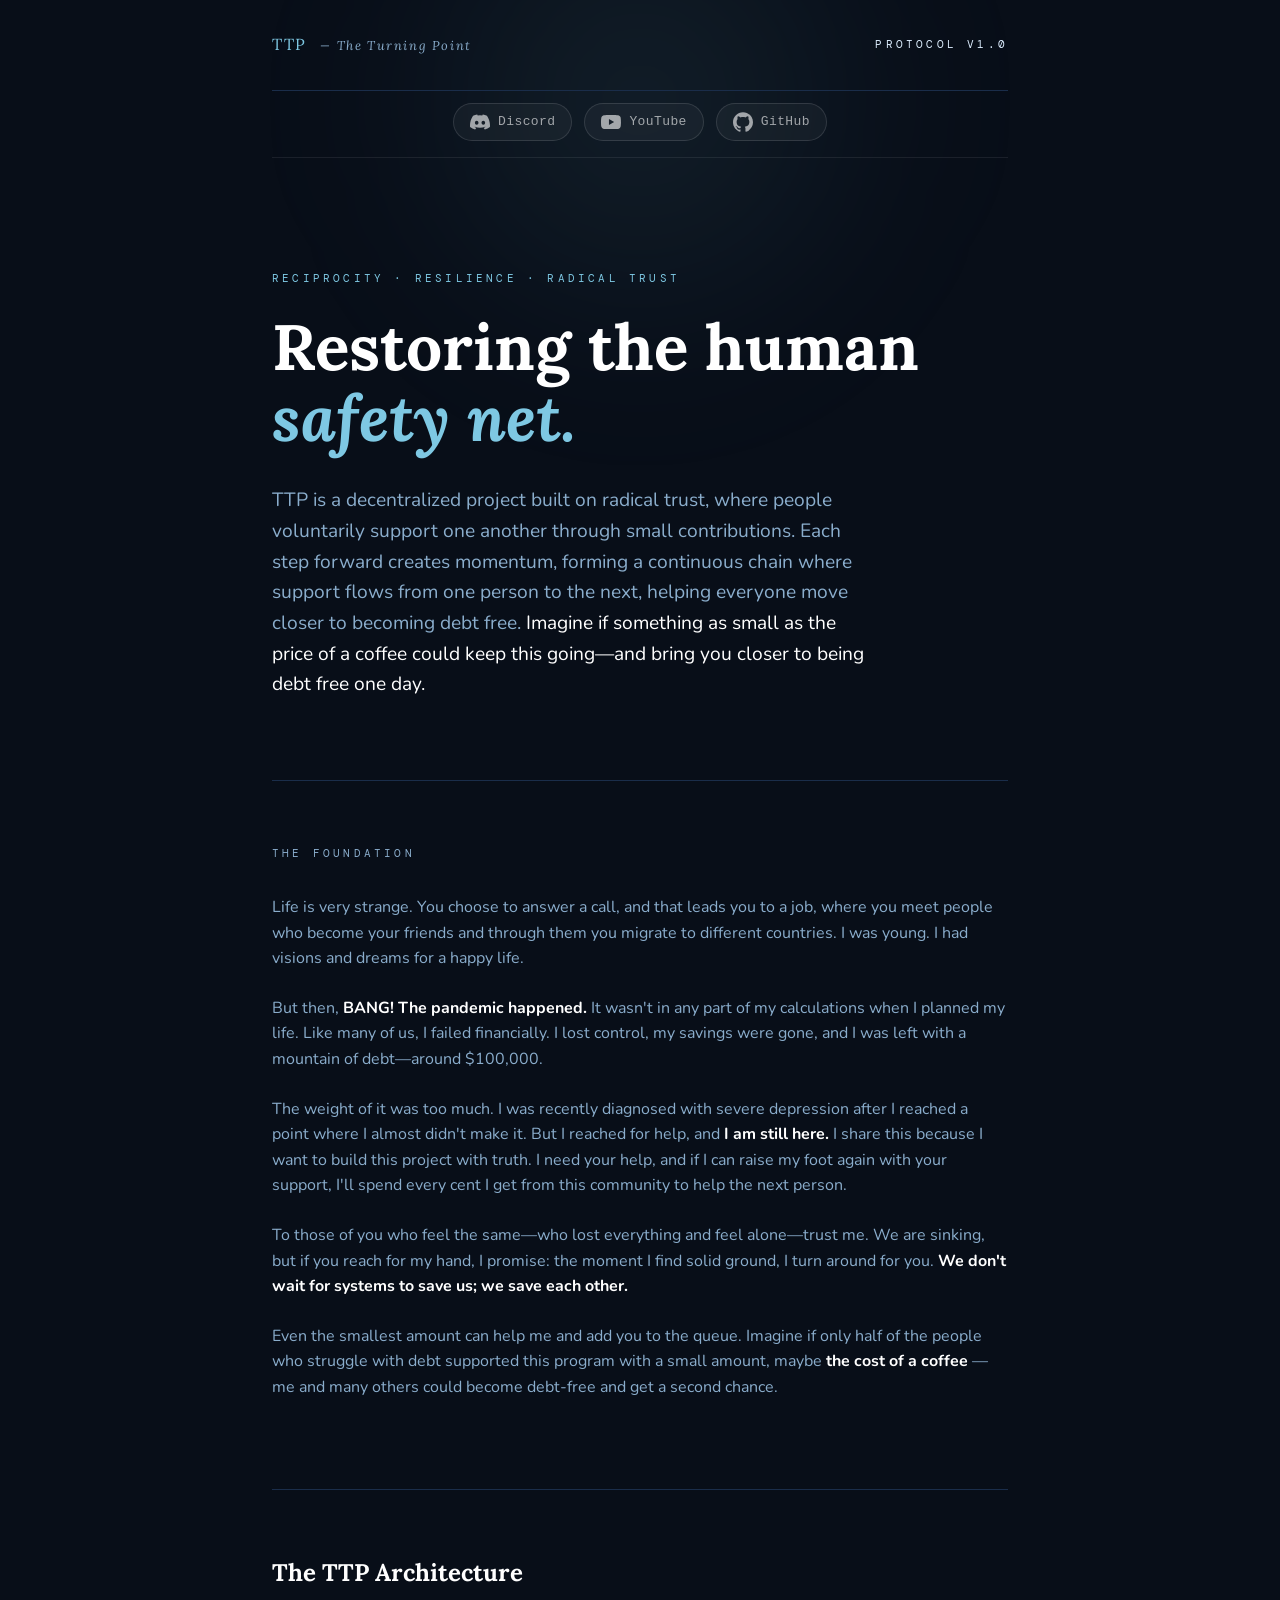
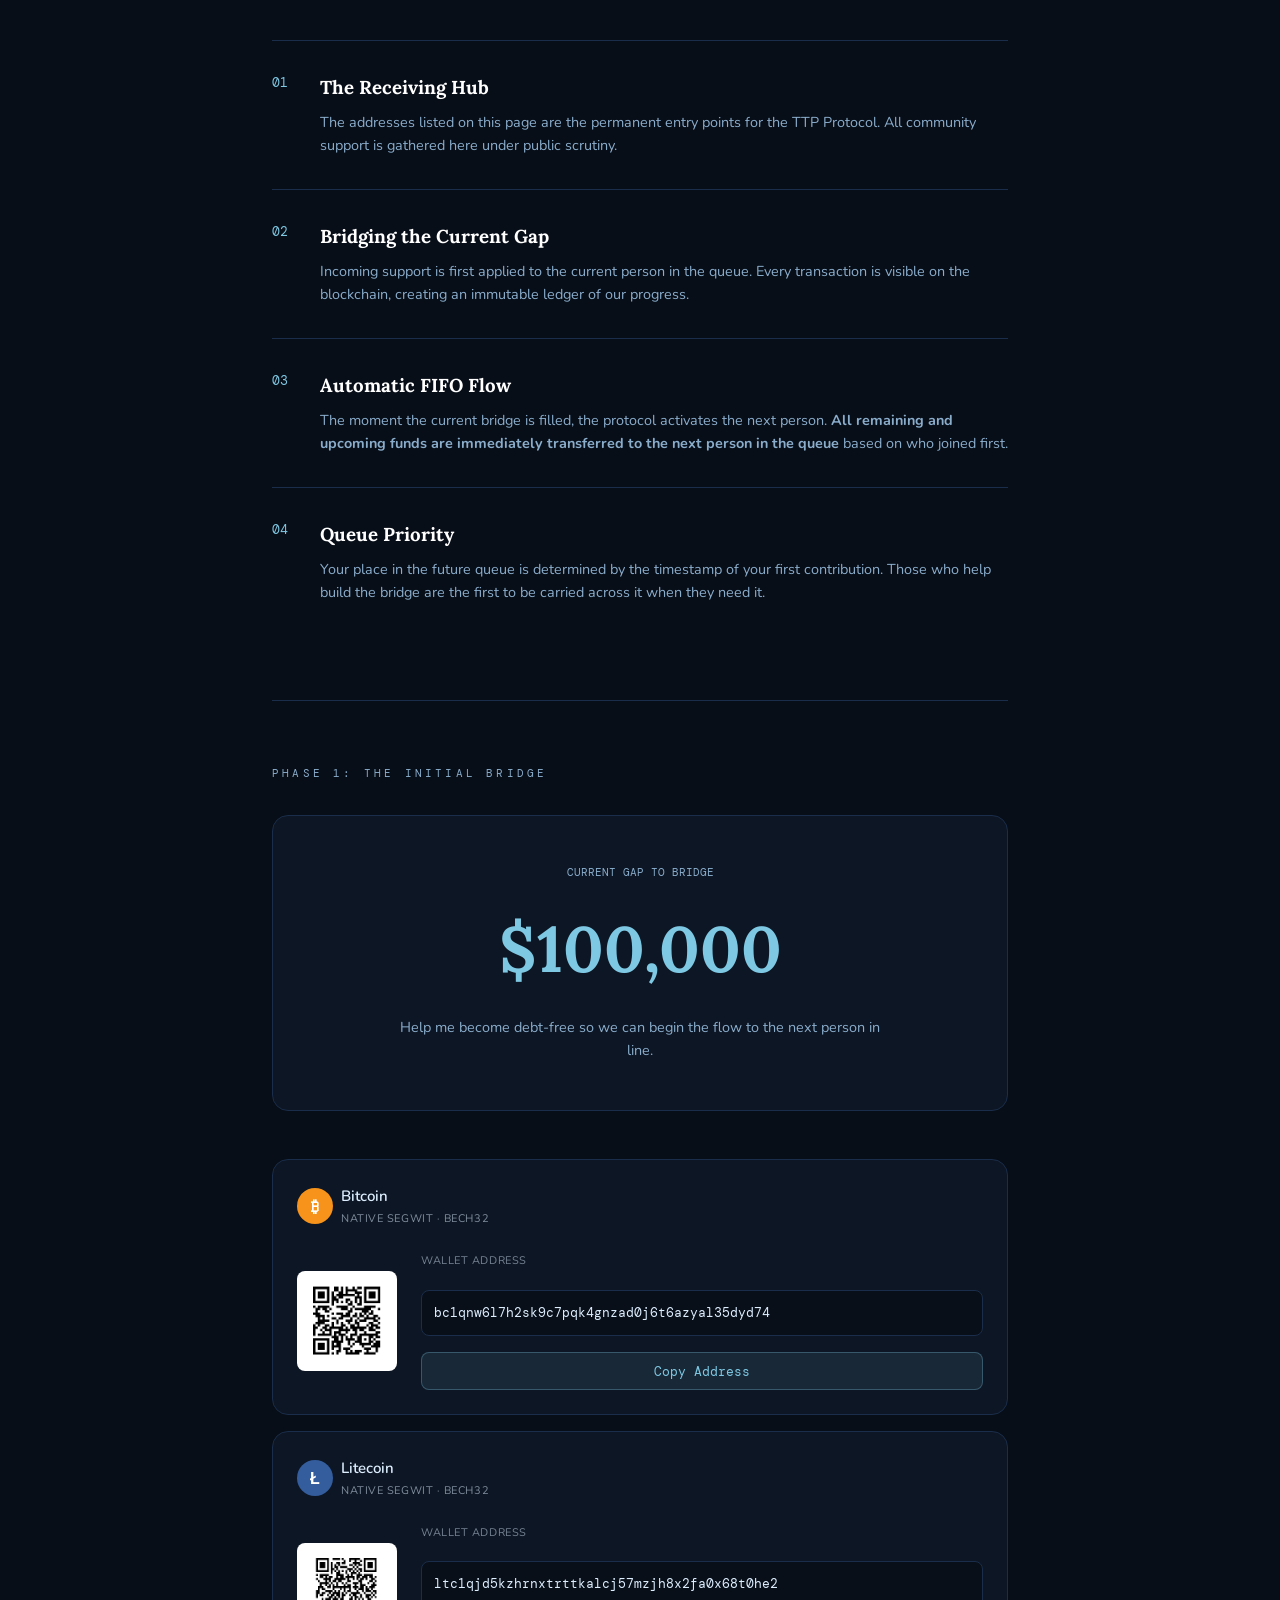
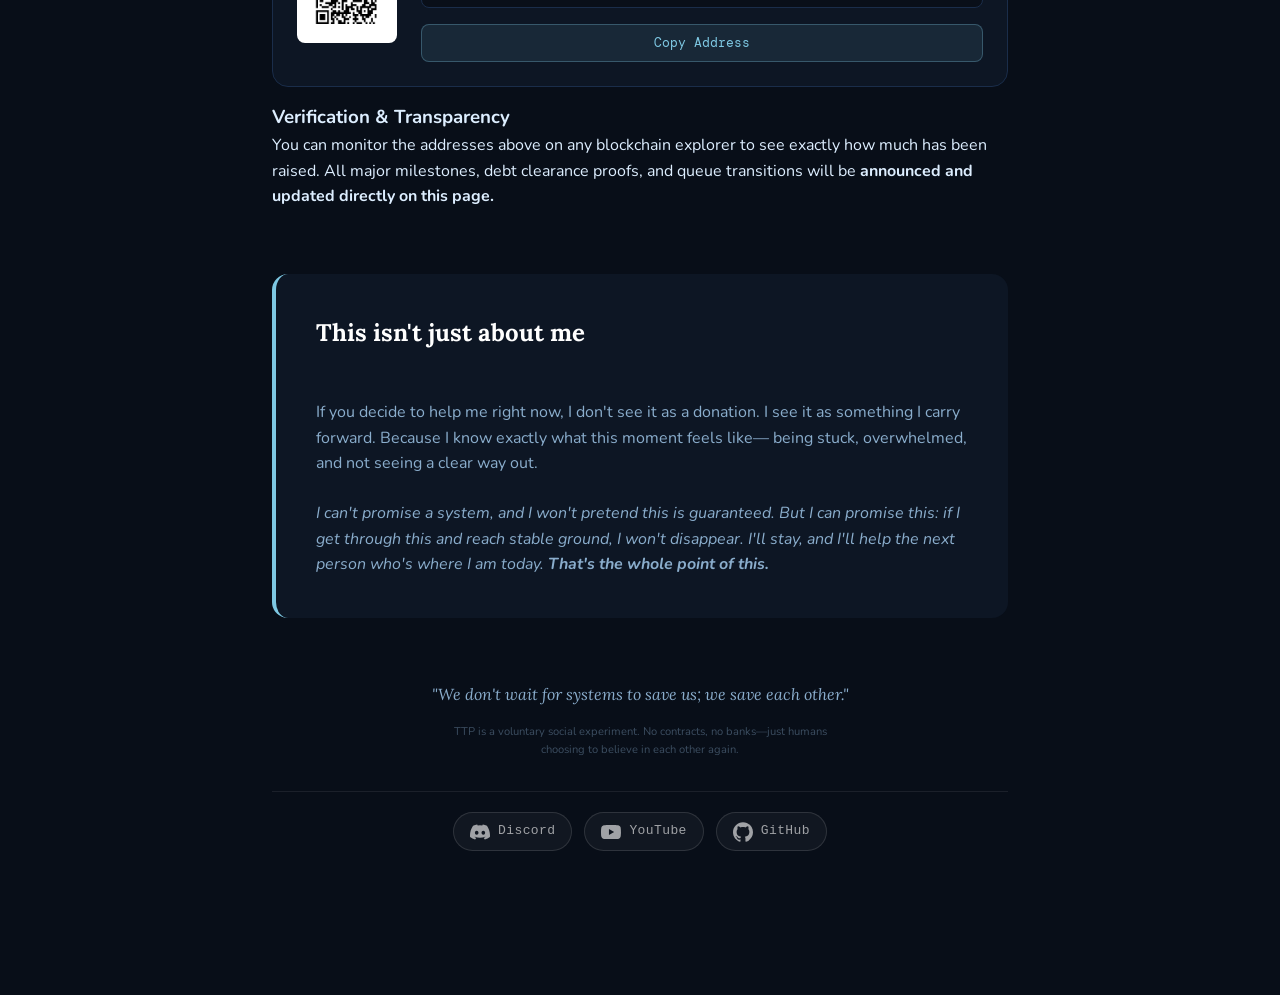
==== commit 866aed7b: "Socials" ====
--- a/index.html
+++ b/index.html
@@ -79,6 +79,27 @@
             <div class="nav-mono">PROTOCOL V1.0</div>
         </nav>
 
+        <div class="community-bar" aria-label="Community links">
+            <a href="https://discord.gg/62KADVuK" target="_blank" rel="noopener noreferrer" class="community-link discord" aria-label="Join our Discord server">
+                <svg width="20" height="20" viewBox="0 0 24 24" fill="currentColor" aria-hidden="true">
+                    <path d="M20.317 4.37a19.791 19.791 0 0 0-4.885-1.515.074.074 0 0 0-.079.037c-.21.375-.444.864-.608 1.25a18.27 18.27 0 0 0-5.487 0 12.64 12.64 0 0 0-.617-1.25.077.077 0 0 0-.079-.037A19.736 19.736 0 0 0 3.677 4.37a.07.07 0 0 0-.032.027C.533 9.046-.32 13.58.099 18.057c.002.022.015.043.032.054a19.9 19.9 0 0 0 5.993 3.03.078.078 0 0 0 .084-.028 14.09 14.09 0 0 0 1.226-1.994.076.076 0 0 0-.041-.106 13.107 13.107 0 0 1-1.872-.892.077.077 0 0 1-.008-.128 10.2 10.2 0 0 0 .372-.292.074.074 0 0 1 .077-.01c3.928 1.793 8.18 1.793 12.062 0a.074.074 0 0 1 .078.01c.12.098.246.198.373.292a.077.077 0 0 1-.006.127 12.299 12.299 0 0 1-1.873.892.077.077 0 0 0-.041.107c.36.698.772 1.362 1.225 1.993a.076.076 0 0 0 .084.028 19.839 19.839 0 0 0 6.002-3.03.077.077 0 0 0 .032-.054c.5-5.177-.838-9.674-3.549-13.66a.061.061 0 0 0-.031-.03zM8.02 15.33c-1.183 0-2.157-1.085-2.157-2.419 0-1.333.956-2.419 2.157-2.419 1.21 0 2.176 1.096 2.157 2.42 0 1.333-.956 2.418-2.157 2.418zm7.975 0c-1.183 0-2.157-1.085-2.157-2.419 0-1.333.955-2.419 2.157-2.419 1.21 0 2.176 1.096 2.157 2.42 0 1.333-.946 2.418-2.157 2.418z"/>
+                </svg>
+                <span>Discord</span>
+            </a>
+            <a href="https://www.youtube.com/channel/UCXFZgj_YnwawnOTibWiX0FQ" target="_blank" rel="noopener noreferrer" class="community-link youtube" aria-label="Watch on YouTube">
+                <svg width="20" height="20" viewBox="0 0 24 24" fill="currentColor" aria-hidden="true">
+                    <path d="M23.498 6.186a3.016 3.016 0 0 0-2.122-2.136C19.505 3.545 12 3.545 12 3.545s-7.505 0-9.377.505A3.017 3.017 0 0 0 .502 6.186C0 8.07 0 12 0 12s0 3.93.502 5.814a3.016 3.016 0 0 0 2.122 2.136c1.871.505 9.376.505 9.376.505s7.505 0 9.377-.505a3.015 3.015 0 0 0 2.122-2.136C24 15.93 24 12 24 12s0-3.93-.502-5.814zM9.545 15.568V8.432L15.818 12l-6.273 3.568z"/>
+                </svg>
+                <span>YouTube</span>
+            </a>
+            <a href="https://github.com/ttpgit/ttp" target="_blank" rel="noopener noreferrer" class="community-link github" aria-label="View on GitHub">
+                <svg width="20" height="20" viewBox="0 0 24 24" fill="currentColor" aria-hidden="true">
+                    <path d="M12 .297c-6.63 0-12 5.373-12 12 0 5.303 3.438 9.8 8.205 11.385.6.113.82-.258.82-.577 0-.285-.01-1.04-.015-2.04-3.338.724-4.042-1.61-4.042-1.61C4.422 18.07 3.633 17.7 3.633 17.7c-1.087-.744.084-.729.084-.729 1.205.084 1.838 1.236 1.838 1.236 1.07 1.835 2.809 1.305 3.495.998.108-.776.417-1.305.76-1.605-2.665-.3-5.466-1.332-5.466-5.93 0-1.31.465-2.38 1.235-3.22-.135-.303-.54-1.523.105-3.176 0 0 1.005-.322 3.3 1.23.96-.267 1.98-.399 3-.405 1.02.006 2.04.138 3 .405 2.28-1.552 3.285-1.23 3.285-1.23.645 1.653.24 2.873.12 3.176.765.84 1.23 1.91 1.23 3.22 0 4.61-2.805 5.625-5.475 5.92.42.36.81 1.096.81 2.22 0 1.606-.015 2.896-.015 3.286 0 .315.21.69.825.57C20.565 22.092 24 17.592 24 12.297c0-6.627-5.373-12-12-12"/>
+                </svg>
+                <span>GitHub</span>
+            </a>
+        </div>
+
         <main>
             <section class="hero" aria-labelledby="hero-heading">
                 <div class="eyebrow">Reciprocity · Resilience · Radical Trust</div>
@@ -240,6 +261,27 @@
         <footer>
             <p class="quote">"We don't wait for systems to save us; we save each other."</p>
             <p class="legal">TTP is a voluntary social experiment. No contracts, no banks—just humans choosing to believe in each other again.</p>
+
+            <div class="community-bar footer-community" aria-label="Community links">
+                <a href="https://discord.gg/62KADVuK" target="_blank" rel="noopener noreferrer" class="community-link discord" aria-label="Join our Discord server">
+                    <svg width="20" height="20" viewBox="0 0 24 24" fill="currentColor" aria-hidden="true">
+                        <path d="M20.317 4.37a19.791 19.791 0 0 0-4.885-1.515.074.074 0 0 0-.079.037c-.21.375-.444.864-.608 1.25a18.27 18.27 0 0 0-5.487 0 12.64 12.64 0 0 0-.617-1.25.077.077 0 0 0-.079-.037A19.736 19.736 0 0 0 3.677 4.37a.07.07 0 0 0-.032.027C.533 9.046-.32 13.58.099 18.057c.002.022.015.043.032.054a19.9 19.9 0 0 0 5.993 3.03.078.078 0 0 0 .084-.028 14.09 14.09 0 0 0 1.226-1.994.076.076 0 0 0-.041-.106 13.107 13.107 0 0 1-1.872-.892.077.077 0 0 1-.008-.128 10.2 10.2 0 0 0 .372-.292.074.074 0 0 1 .077-.01c3.928 1.793 8.18 1.793 12.062 0a.074.074 0 0 1 .078.01c.12.098.246.198.373.292a.077.077 0 0 1-.006.127 12.299 12.299 0 0 1-1.873.892.077.077 0 0 0-.041.107c.36.698.772 1.362 1.225 1.993a.076.076 0 0 0 .084.028 19.839 19.839 0 0 0 6.002-3.03.077.077 0 0 0 .032-.054c.5-5.177-.838-9.674-3.549-13.66a.061.061 0 0 0-.031-.03zM8.02 15.33c-1.183 0-2.157-1.085-2.157-2.419 0-1.333.956-2.419 2.157-2.419 1.21 0 2.176 1.096 2.157 2.42 0 1.333-.956 2.418-2.157 2.418zm7.975 0c-1.183 0-2.157-1.085-2.157-2.419 0-1.333.955-2.419 2.157-2.419 1.21 0 2.176 1.096 2.157 2.42 0 1.333-.946 2.418-2.157 2.418z"/>
+                    </svg>
+                    <span>Discord</span>
+                </a>
+                <a href="https://www.youtube.com/channel/UCXFZgj_YnwawnOTibWiX0FQ" target="_blank" rel="noopener noreferrer" class="community-link youtube" aria-label="Watch on YouTube">
+                    <svg width="20" height="20" viewBox="0 0 24 24" fill="currentColor" aria-hidden="true">
+                        <path d="M23.498 6.186a3.016 3.016 0 0 0-2.122-2.136C19.505 3.545 12 3.545 12 3.545s-7.505 0-9.377.505A3.017 3.017 0 0 0 .502 6.186C0 8.07 0 12 0 12s0 3.93.502 5.814a3.016 3.016 0 0 0 2.122 2.136c1.871.505 9.376.505 9.376.505s7.505 0 9.377-.505a3.015 3.015 0 0 0 2.122-2.136C24 15.93 24 12 24 12s0-3.93-.502-5.814zM9.545 15.568V8.432L15.818 12l-6.273 3.568z"/>
+                    </svg>
+                    <span>YouTube</span>
+                </a>
+                <a href="https://github.com/ttpgit/ttp" target="_blank" rel="noopener noreferrer" class="community-link github" aria-label="View on GitHub">
+                    <svg width="20" height="20" viewBox="0 0 24 24" fill="currentColor" aria-hidden="true">
+                        <path d="M12 .297c-6.63 0-12 5.373-12 12 0 5.303 3.438 9.8 8.205 11.385.6.113.82-.258.82-.577 0-.285-.01-1.04-.015-2.04-3.338.724-4.042-1.61-4.042-1.61C4.422 18.07 3.633 17.7 3.633 17.7c-1.087-.744.084-.729.084-.729 1.205.084 1.838 1.236 1.838 1.236 1.07 1.835 2.809 1.305 3.495.998.108-.776.417-1.305.76-1.605-2.665-.3-5.466-1.332-5.466-5.93 0-1.31.465-2.38 1.235-3.22-.135-.303-.54-1.523.105-3.176 0 0 1.005-.322 3.3 1.23.96-.267 1.98-.399 3-.405 1.02.006 2.04.138 3 .405 2.28-1.552 3.285-1.23 3.285-1.23.645 1.653.24 2.873.12 3.176.765.84 1.23 1.91 1.23 3.22 0 4.61-2.805 5.625-5.475 5.92.42.36.81 1.096.81 2.22 0 1.606-.015 2.896-.015 3.286 0 .315.21.69.825.57C20.565 22.092 24 17.592 24 12.297c0-6.627-5.373-12-12-12"/>
+                    </svg>
+                    <span>GitHub</span>
+                </a>
+            </div>
         </footer>
     </div>
 
--- a/style.css
+++ b/style.css
@@ -368,6 +368,60 @@
     margin: 0 auto;
 }
 
+/* ── Community Bar ── */
+.community-bar {
+    display: flex;
+    align-items: center;
+    justify-content: center;
+    gap: 12px;
+    padding: 12px 0 16px;
+    border-bottom: 1px solid rgba(255, 255, 255, 0.08);
+    margin-bottom: 2rem;
+}
+
+.footer-community {
+    border-bottom: none;
+    border-top: 1px solid rgba(255, 255, 255, 0.08);
+    margin-top: 2rem;
+    margin-bottom: 0;
+    padding-top: 20px;
+    padding-bottom: 0;
+}
+
+.community-link {
+    display: inline-flex;
+    align-items: center;
+    gap: 8px;
+    padding: 8px 16px;
+    border-radius: 999px;
+    font-size: 13px;
+    font-family: 'DM Mono', monospace;
+    font-weight: 500;
+    letter-spacing: 0.03em;
+    text-decoration: none;
+    border: 1px solid rgba(255, 255, 255, 0.12);
+    color: rgba(255, 255, 255, 0.6);
+    background: rgba(255, 255, 255, 0.04);
+    transition: all 0.2s ease;
+}
+
+.community-link:hover {
+    border-color: rgba(255, 255, 255, 0.3);
+    color: #fff;
+    background: rgba(255, 255, 255, 0.08);
+    transform: translateY(-1px);
+}
+
+.community-link.discord:hover  { border-color: #5865F2; color: #5865F2; background: rgba(88, 101, 242, 0.08); }
+.community-link.youtube:hover  { border-color: #FF0000; color: #FF0000; background: rgba(255, 0, 0, 0.08); }
+.community-link.github:hover   { border-color: rgba(255,255,255,0.5); color: #fff; background: rgba(255,255,255,0.08); }
+
+@media (max-width: 480px) {
+    .community-link span { display: none; }
+    .community-link { padding: 10px; }
+    .community-bar { gap: 8px; }
+}
+
 @media (max-width: 600px) {
     .gap-value { font-size: 2.5rem; }
     .wallet-body { flex-direction: column; align-items: flex-start; }
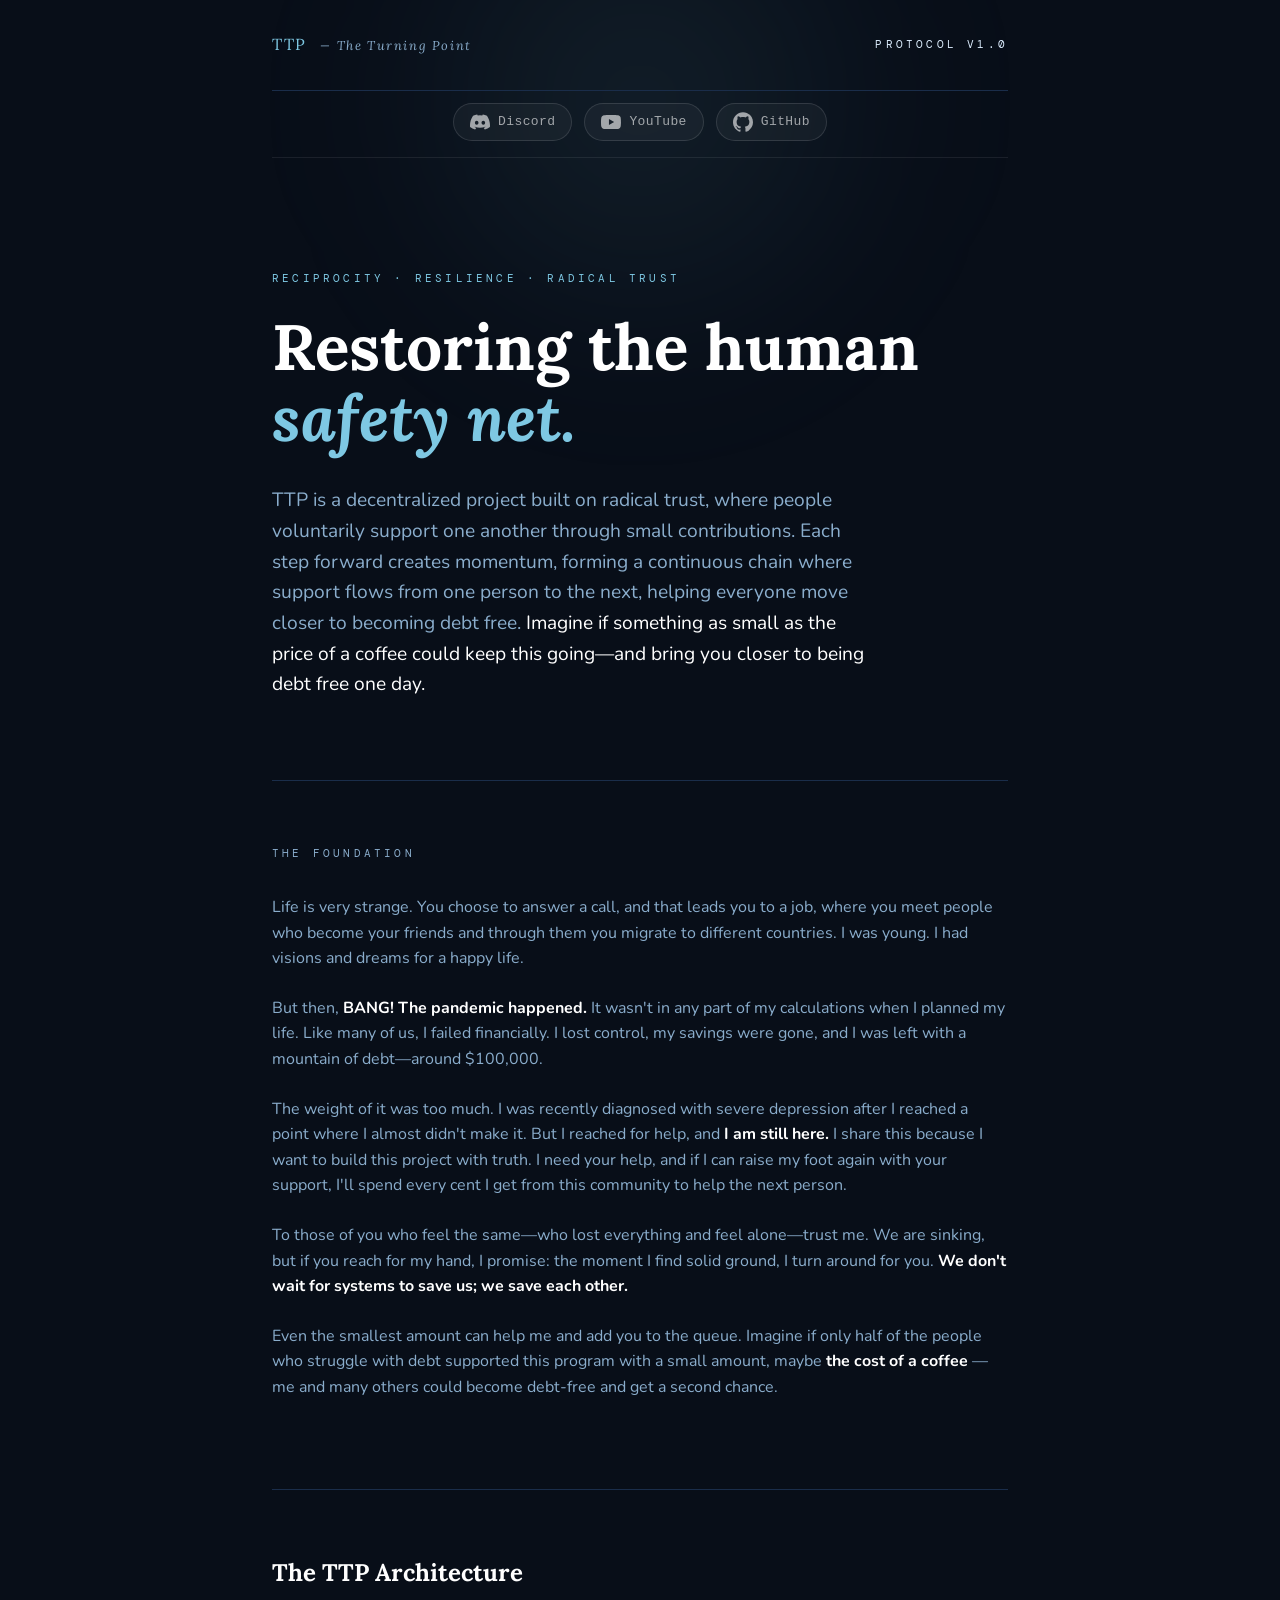
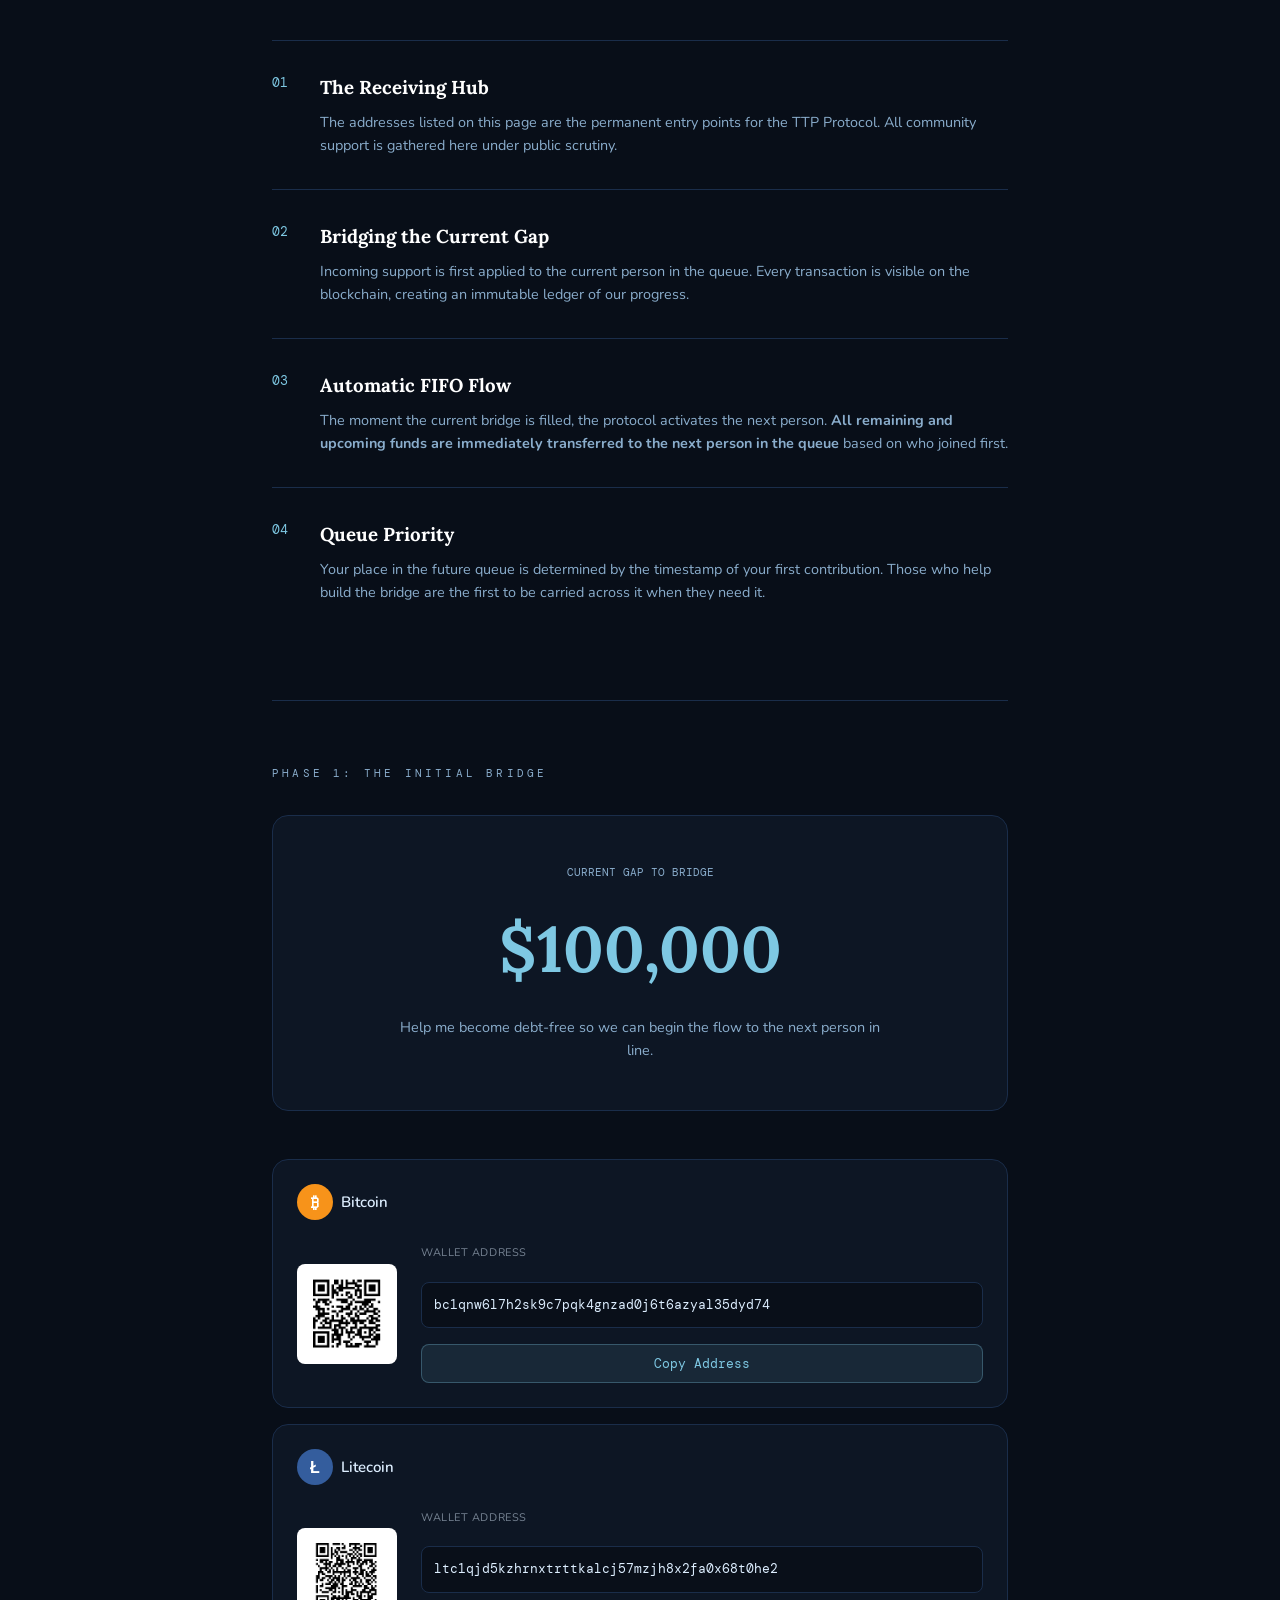
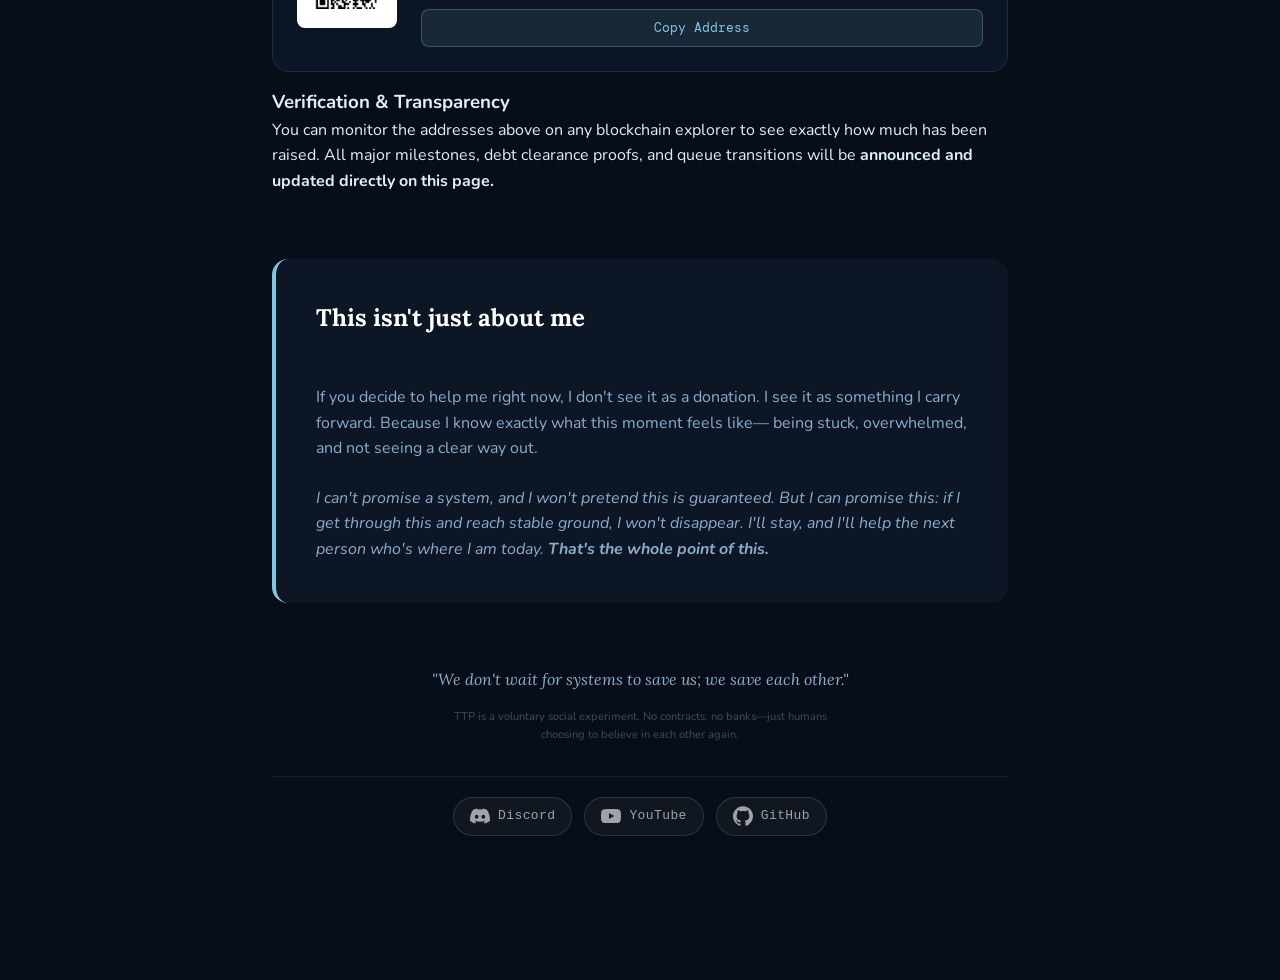
==== commit 1370911b: "Update index.html" ====
--- a/index.html
+++ b/index.html
@@ -197,7 +197,6 @@
                             </div>
                             <div class="coin-meta">
                                 <span class="coin-name">Bitcoin</span>
-                                <span class="coin-network">Native SegWit · bech32</span>
                             </div>
                         </div>
                         <div class="wallet-body">
@@ -219,7 +218,6 @@
                             </div>
                             <div class="coin-meta">
                                 <span class="coin-name">Litecoin</span>
-                                <span class="coin-network">Native SegWit · bech32</span>
                             </div>
                         </div>
                         <div class="wallet-body">
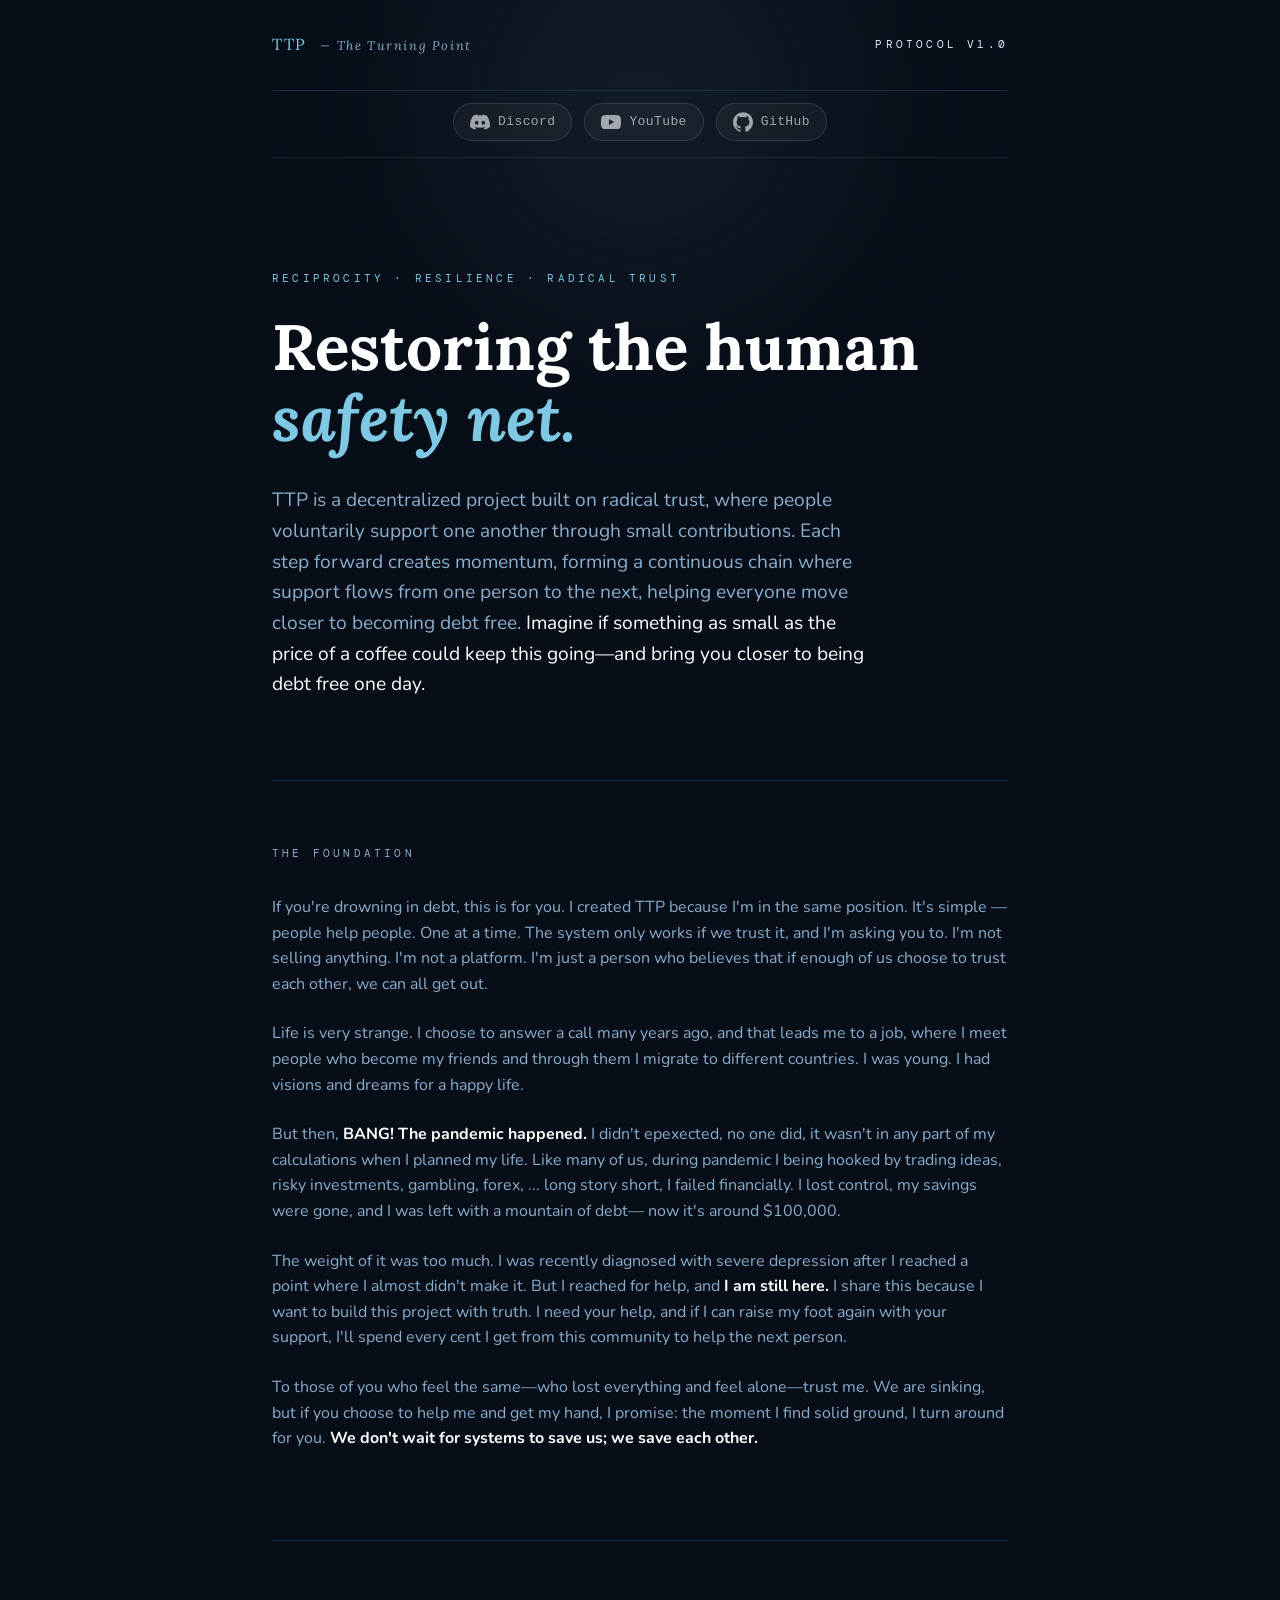
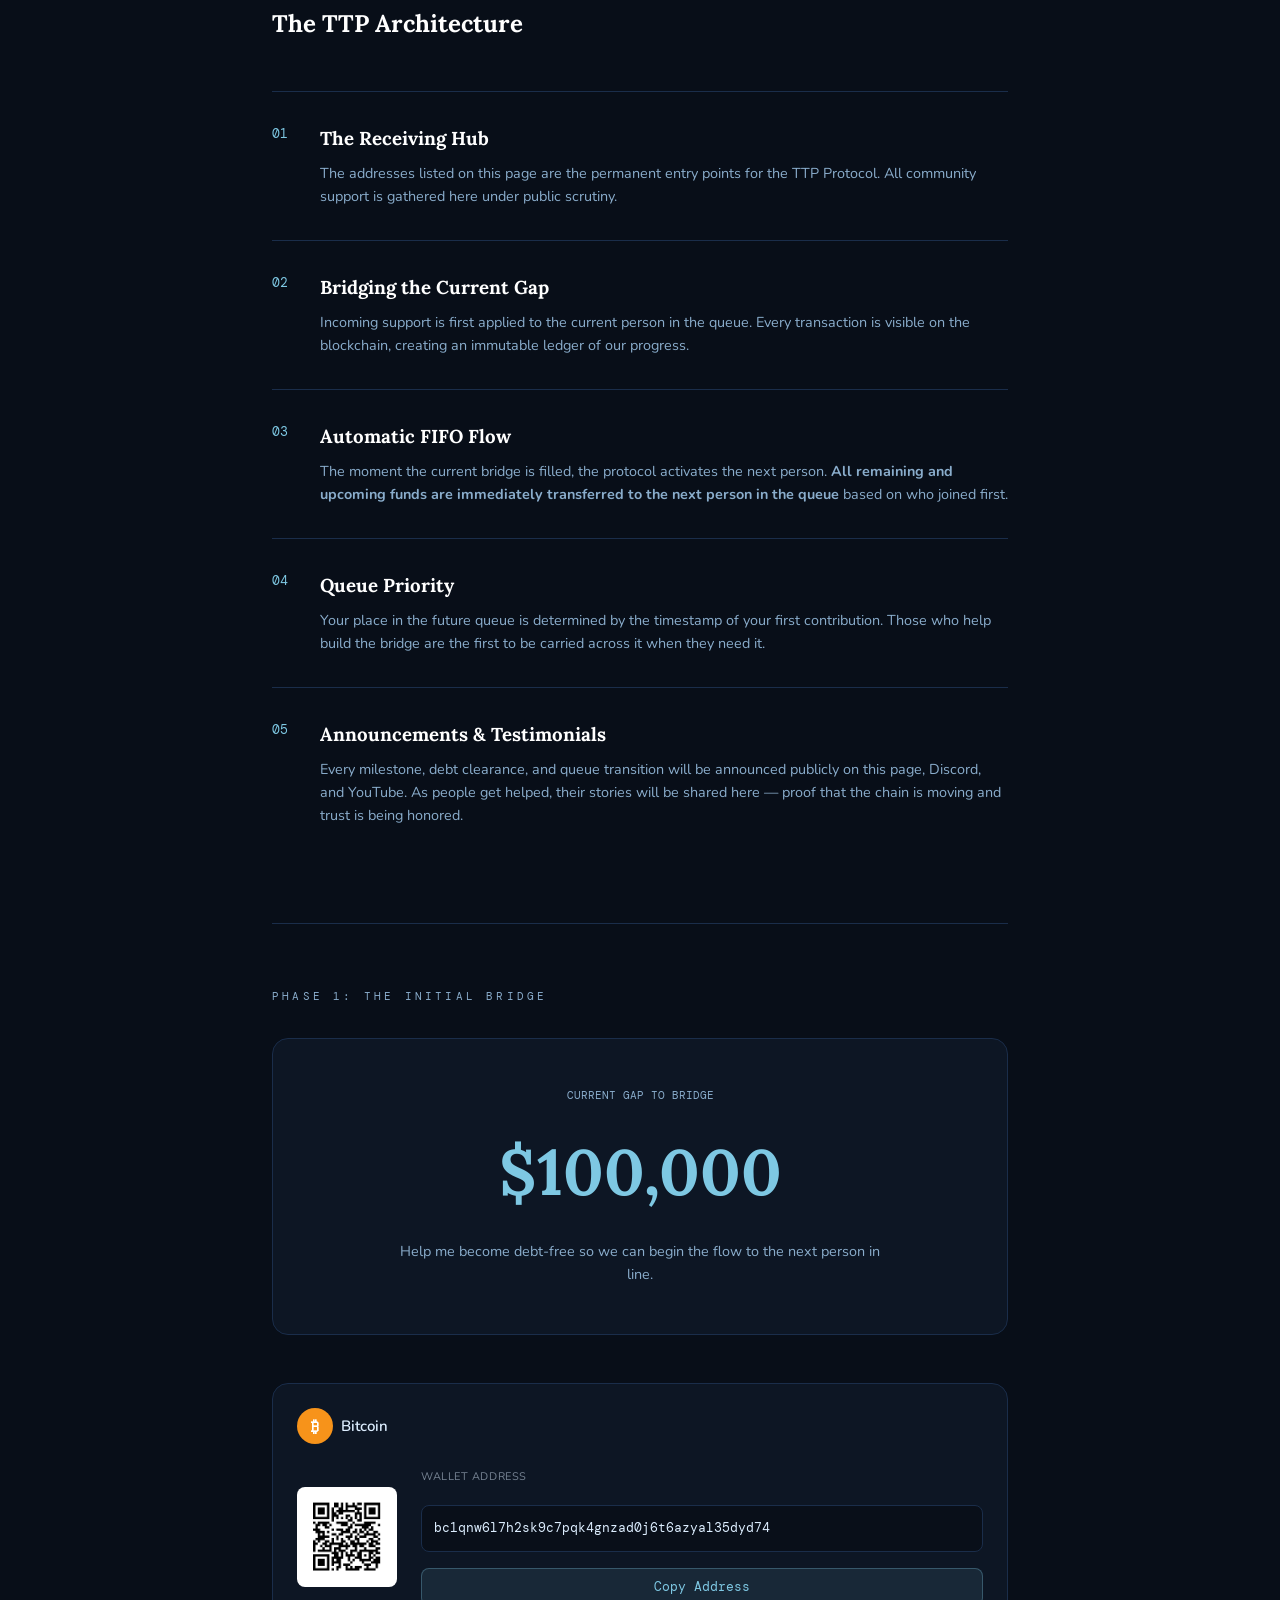
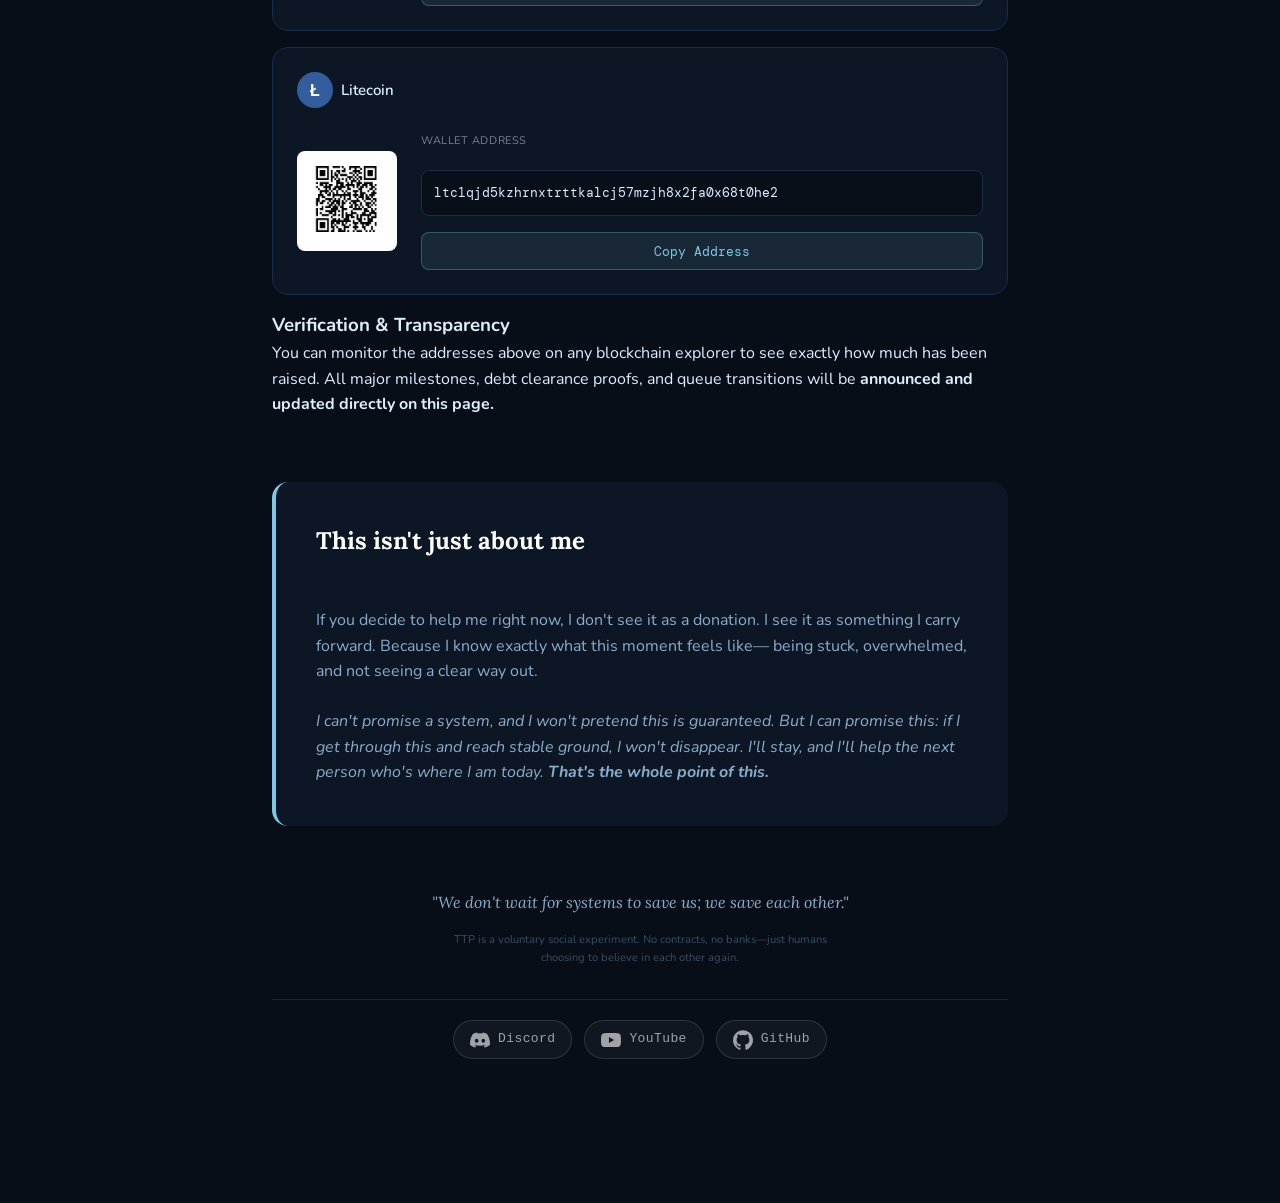
==== commit 53437bec: "Update index.html" ====
--- a/index.html
+++ b/index.html
@@ -116,14 +116,21 @@
                 <div class="section-label">The Foundation</div>
                 <h2 id="story-heading" class="visually-hidden">Our Story</h2>
                 <p>
-                    Life is very strange. You choose to answer a call, and that leads you to a job, where you meet people
-                    who become your friends and through them you migrate to different countries. I was young.
+                    If you're drowning in debt, this is for you.
+
+I created TTP because I'm in the same position. It's simple — people help people. One at a time. The system only works if we trust it, and I'm asking you to.
+
+I'm not selling anything. I'm not a platform. I'm just a person who believes that if enough of us choose to trust each other, we can all get out.
+                </p>
+                <p>
+                    Life is very strange.  I choose to answer a call many years ago, and that leads me to a job, where I meet people
+                    who become my friends and through them I migrate to different countries. I was young.
                     I had visions and dreams for a happy life.
                 </p>
                 <p>
-                    But then, <strong>BANG! The pandemic happened.</strong> It wasn't in any part of my calculations when
-                    I planned my life. Like many of us, I failed financially. I lost control, my savings were gone,
-                    and I was left with a mountain of debt—around $100,000.
+                    But then, <strong>BANG! The pandemic happened.</strong> I didn't epexected, no one did, it wasn't in any part of my calculations when
+                    I planned my life. Like many of us, during pandemic I being hooked by trading ideas, risky investments, gambling, forex, ... long story short, I failed financially. I lost control, my savings were gone,
+                    and I was left with a mountain of debt— now it's around $100,000.
                 </p>
                 <p>
                     The weight of it was too much. I was recently diagnosed with severe depression after I reached a point
@@ -133,12 +140,11 @@
                 </p>
                 <p>
                     To those of you who feel the same—who lost everything and feel alone—trust me. We are sinking, but if
-                    you reach for my hand, I promise: the moment I find solid ground, I turn around for you.
+                    you choose to help me and get my hand, I promise: the moment I find solid ground, I turn around for you.
                     <strong>We don't wait for systems to save us; we save each other.</strong>
                 </p>
                 <p>
-                    Even the smallest amount can help me and add you to the queue. Imagine if only half of the people who struggle with debt
-                    supported this program with a small amount, maybe <strong>the cost of a coffee</strong> — me and many others could become debt-free and get a second chance.
+                    
                 </p>
             </section>
 
@@ -173,6 +179,13 @@
                             <p>Your place in the future queue is determined by the timestamp of your first contribution. Those who help build the bridge are the first to be carried across it when they need it.</p>
                         </div>
                     </div>
+                     <div class="step">
+    <div class="step-num">05</div>
+    <div class="step-content">
+        <h3>Announcements & Testimonials</h3>
+        <p>Every milestone, debt clearance, and queue transition will be announced publicly on this page, Discord, and YouTube. As people get helped, their stories will be shared here — proof that the chain is moving and trust is being honored.</p>
+    </div>
+</div>
                 </div>
             </section>
 
